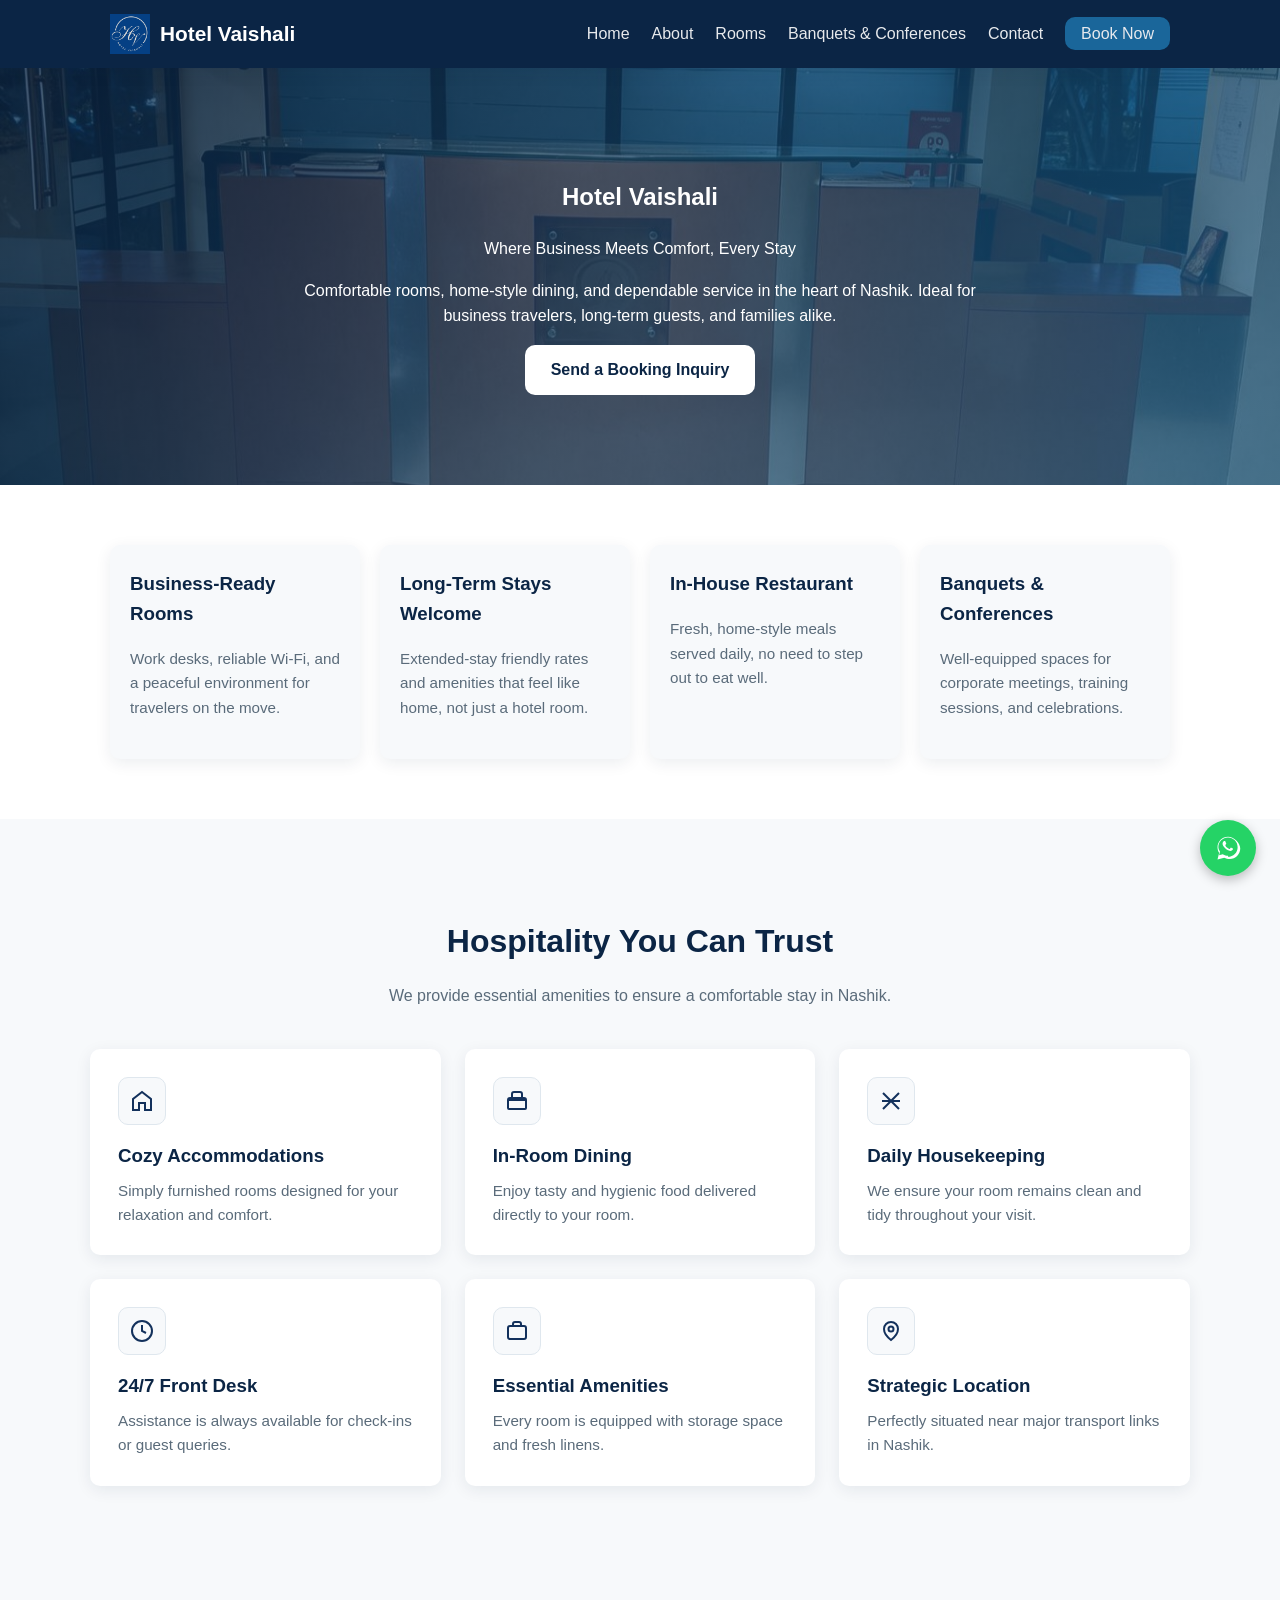
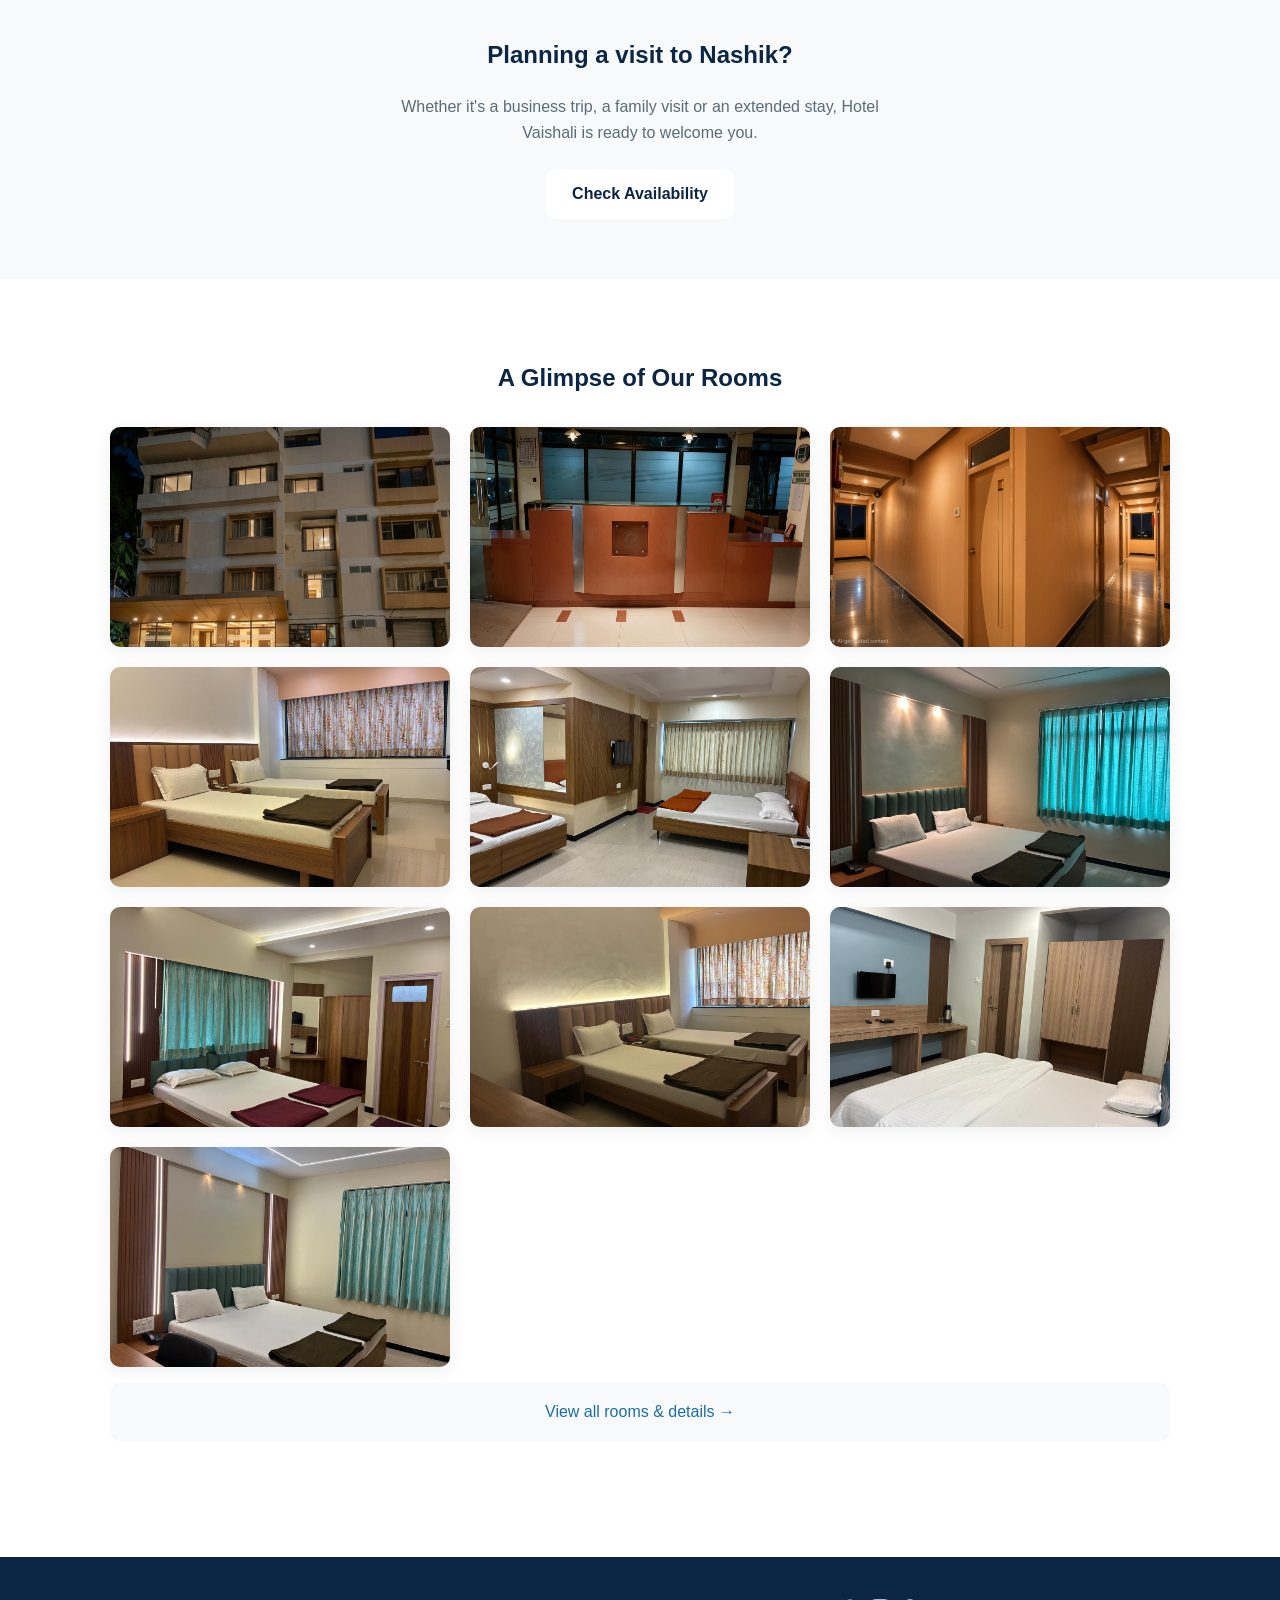
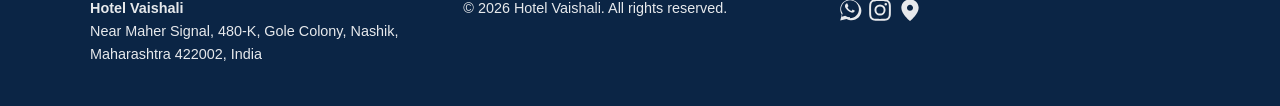
==== index.html @ 9bff2eb4 "deploy: 921ac25a1a1f49248a55223b25289ed369bc5788" ====
<!DOCTYPE html>
<html lang="en">
<head>
<meta charset="utf-8">
<meta name="viewport" content="width=device-width, initial-scale=1">
<title>Hotel Vaishali - Where Business Meets Comfort, Every Stay</title>
<link rel="stylesheet" href="./theme/css/style.css">
</head>
<body>

<header class="site-header">
  <div class="header-inner">
    <a class="logo" href="./index.html">
      <img src="./images/logo.png" alt="Hotel Vaishali logo" onerror="this.style.display='none'">
      <span>Hotel Vaishali</span>
    </a>
    <nav class="main-nav">
      <button class="nav-toggle" aria-label="Toggle navigation">&#9776;</button>
      <ul>
        <li><a href="./index.html">Home</a></li>
        <li><a href="./about.html">About</a></li>
        <li><a href="./rooms.html">Rooms</a></li>
        <li><a href="./banquets.html">Banquets &amp; Conferences</a></li>
        <li><a href="./contact.html">Contact</a></li>
        <li><a class="nav-cta" href="./booking.html">Book Now</a></li>
      </ul>
    </nav>
  </div>
</header>

<main>

<section class="hero">
  <div class="hero-slideshow">
    <div class="hero-slide active" style="background-image: url('./images/hero-1.jpg');"></div>
    <div class="hero-slide" style="background-image: url('./images/hero-2.jpg');"></div>
    <div class="hero-slide" style="background-image: url('./images/hero-3.png');"></div>
    <div class="hero-slide" style="background-image: url('./images/hero-4.png');"></div>
    <div class="hero-slide" style="background-image: url('./images/hero-5.png');"></div>
  </div>
  <div class="hero-overlay"></div>
  <div class="hero-inner">
    <h1>Hotel Vaishali</h1>
    <p class="subtitle">Where Business Meets Comfort, Every Stay</p>
    <p class="hero-desc">Comfortable rooms, home-style dining, and dependable service in the heart of Nashik. Ideal for business travelers, long-term guests, and families alike.</p>
    <a class="btn btn-primary" href="./booking.html">Send a Booking Inquiry</a>
  </div>
</section>

<section class="highlights">
  <div class="highlight-card">
    <h3>Business-Ready Rooms</h3>
    <p>Work desks, reliable Wi-Fi, and a peaceful environment for travelers on the move.</p>
  </div>
  <div class="highlight-card">
    <h3>Long-Term Stays Welcome</h3>
    <p>Extended-stay friendly rates and amenities that feel like home, not just a hotel room.</p>
  </div>
  <div class="highlight-card">
    <h3>In-House Restaurant</h3>
    <p>Fresh, home-style meals served daily, no need to step out to eat well.</p>
  </div>
  <div class="highlight-card">
    <h3>Banquets &amp; Conferences</h3>
    <p>Well-equipped spaces for corporate meetings, training sessions, and celebrations.</p>
  </div>
</section>

<section class="trust-section">
  <h2>Hospitality You Can Trust</h2>
  <p class="trust-subtitle">We provide essential amenities to ensure a comfortable stay in Nashik.</p>
  <div class="trust-grid">

<div class="trust-card">
  <div class="trust-icon">
    <svg viewBox="0 0 24 24" width="24" height="24" fill="none" stroke="#13315c" stroke-width="2">
      <path d="M3 21V10l9-7 9 7v11h-6v-7H9v7H3z"/>
    </svg>
  </div>
  <h3>Cozy Accommodations</h3>
  <p>Simply furnished rooms designed for your relaxation and comfort.</p>
</div>

<div class="trust-card">
  <div class="trust-icon">
    <svg viewBox="0 0 24 24" width="24" height="24" fill="none" stroke="#13315c" stroke-width="2">
      <path d="M3 11h18M3 11a2 2 0 0 1 2-2h14a2 2 0 0 1 2 2M3 11v8a1 1 0 0 0 1 1h16a1 1 0 0 0 1-1v-8M7 9V5a2 2 0 0 1 2-2h6a2 2 0 0 1 2 2v4"/>
    </svg>
  </div>
  <h3>In-Room Dining</h3>
  <p>Enjoy tasty and hygienic food delivered directly to your room.</p>
</div>

<div class="trust-card">
  <div class="trust-icon">
    <svg viewBox="0 0 24 24" width="24" height="24" fill="none" stroke="#13315c" stroke-width="2">
      <path d="M4 4l16 16M20 4L4 20M3 12h18"/>
    </svg>
  </div>
  <h3>Daily Housekeeping</h3>
  <p>We ensure your room remains clean and tidy throughout your visit.</p>
</div>

<div class="trust-card">
  <div class="trust-icon">
    <svg viewBox="0 0 24 24" width="24" height="24" fill="none" stroke="#13315c" stroke-width="2">
      <circle cx="12" cy="12" r="10"/>
      <path d="M12 6v6l4 2"/>
    </svg>
  </div>
  <h3>24/7 Front Desk</h3>
  <p>Assistance is always available for check-ins or guest queries.</p>
</div>

<div class="trust-card">
  <div class="trust-icon">
    <svg viewBox="0 0 24 24" width="24" height="24" fill="none" stroke="#13315c" stroke-width="2">
      <rect x="3" y="7" width="18" height="13" rx="2"/>
      <path d="M8 7V5a2 2 0 0 1 2-2h4a2 2 0 0 1 2 2v2"/>
    </svg>
  </div>
  <h3>Essential Amenities</h3>
  <p>Every room is equipped with storage space and fresh linens.</p>
</div>

<div class="trust-card">
  <div class="trust-icon">
    <svg viewBox="0 0 24 24" width="24" height="24" fill="none" stroke="#13315c" stroke-width="2">
      <path d="M12 21s-7-5.5-7-11a7 7 0 0 1 14 0c0 5.5-7 11-7 11z"/>
      <circle cx="12" cy="10" r="2.5"/>
    </svg>
  </div>
  <h3>Strategic Location</h3>
  <p>Perfectly situated near major transport links in Nashik.</p>
</div>

  </div>
</section>

<section class="cta-strip">
  <h2>Planning a visit to Nashik?</h2>
  <p>Whether it's a business trip, a family visit or an extended stay, Hotel Vaishali is ready to welcome you.</p>
  <a class="btn btn-primary" href="./booking.html">Check Availability</a>
</section>

<section class="home-gallery">
  <h2>A Glimpse of Our Rooms</h2>
  <div class="gallery-grid">
    <img src="./images/hero-5.png" alt="Parking">
    <img src="./images/hero-1.jpg" alt="Reception">
    <img src="./images/hero-2.jpg" alt="Lobby">
    <img src="./images/room-deluxe.png" alt="Deluxe Room">
    <img src="./images/room-family.png" alt="Family Suite">
    <img src="./images/Room-delux1.jpg" alt="Deluxe Room 1">
    <img src="./images/Room-delux2.jpg" alt="Deluxe Room 2">
    <img src="./images/Room-delux3.jpg" alt="Deluxe Room 3">
    <img src="./images/room-standard-1.png" alt="Standard Room 1">
    <img src="./images/room-standard-2.png" alt="Standard Room 2">
  </div>
  <p class="cta-line"><a href="./rooms.html">View all rooms &amp; details &rarr;</a></p>
</section>

</main>

<footer class="site-footer">
  <div class="footer-inner">
    <div>
      <strong>Hotel Vaishali</strong><br>
      Near Maher Signal, 480-K, Gole Colony, Nashik, Maharashtra 422002, India
    </div>
          <div>
        &copy; <span id="year"></span> Hotel Vaishali. All rights reserved.
      </div>

      <div class="footer-social">
        <a href="https://wa.me/919665333115" target="_blank" rel="noopener" aria-label="Chat on WhatsApp">
          <svg viewBox="0 0 32 32" width="26" height="26" fill="#ffffff">
            <path d="M16 3C9.4 3 4 8.4 4 15c0 2.4.7 4.6 1.9 6.5L4 29l7.7-2c1.9 1 4.1 1.6 6.3 1.6 6.6 0 12-5.4 12-12S22.6 3 16 3zm0 21.8c-2 0-3.9-.5-5.5-1.5l-.4-.2-4.3 1.1 1.1-4.2-.3-.4C5.6 18 5 16.5 5 15c0-6.1 4.9-11 11-11s11 4.9 11 11-4.9 11-11 11zm6-8.2c-.3-.2-1.9-.9-2.2-1-.3-.1-.5-.2-.7.2-.2.3-.8 1-1 1.2-.2.2-.4.2-.7.1-.3-.2-1.4-.5-2.6-1.6-1-1-1.6-2.1-1.8-2.5-.2-.3 0-.5.1-.7.1-.1.6-.7.8-.9.2-.2.2-.4.1-.6-.1-.2-.7-1.7-1-2.3-.2-.5-.5-.4-.7-.4h-.6c-.2 0-.5.1-.8.4-.3.3-1.1 1.1-1.1 2.6 0 1.5 1.1 3 1.3 3.2.2.2 2 3.1 4.9 4.2 2.9 1.1 2.9.8 3.4.7.5-.1 1.9-.8 2.1-1.5.3-.7.3-1.4.2-1.5-.1-.1-.3-.2-.6-.4z"/>
          </svg>
        </a>

        <a href="https://instagram.com/hotelvaishali1985" target="_blank" rel="noopener" aria-label="Follow us on Instagram">
          <svg viewBox="0 0 24 24" width="26" height="26" fill="#ffffff">
            <path d="M12 2c-2.7 0-3.06.01-4.12.06-1.06.05-1.79.22-2.43.47-.66.26-1.22.6-1.77 1.15S2.79 4.75 2.53 5.41c-.25.64-.42 1.37-.47 2.43C2.01 8.9 2 9.26 2 12s.01 3.1.06 4.16c.05 1.06.22 1.79.47 2.43.26.66.6 1.22 1.15 1.77s1.11.89 1.77 1.15c.64.25 1.37.42 2.43.47C8.9 21.99 9.26 22 12 22s3.1-.01 4.16-.06c1.06-.05 1.79-.22 2.43-.47.66-.26 1.22-.6 1.77-1.15s.89-1.11 1.15-1.77c.25-.64.42-1.37.47-2.43.05-1.06.06-1.42.06-4.16s-.01-3.1-.06-4.16c-.05-1.06-.22-1.79-.47-2.43-.26-.66-.6-1.22-1.15-1.77s-1.11-.89-1.77-1.15c-.64-.25-1.37-.42-2.43-.47C15.1 2.01 14.74 2 12 2zm0 1.8c2.67 0 2.99.01 4.04.06.98.04 1.51.21 1.86.35.47.18.8.4 1.15.75.35.35.57.68.75 1.15.14.35.31.88.35 1.86.05 1.05.06 1.37.06 4.04s-.01 2.99-.06 4.04c-.04.98-.21 1.51-.35 1.86-.18.47-.4.8-.75 1.15-.35.35-.68.57-1.15.75-.35.14-.88.31-1.86.35-1.05.05-1.37.06-4.04.06s-2.99-.01-4.04-.06c-.98-.04-1.51-.21-1.86-.35-.47-.18-.8-.4-1.15-.75-.35-.35-.57-.68-.75-1.15-.14-.35-.31-.88-.35-1.86-.05-1.05-.06-1.37-.06-4.04s.01-2.99.06-4.04c.04-.98.21-1.51.35-1.86.18-.47.4-.8.75-1.15.35-.35.68-.57 1.15-.75.35-.14.88-.31 1.86-.35 1.05-.05 1.37-.06 4.04-.06zm0 3.06a5.14 5.14 0 1 0 0 10.28 5.14 5.14 0 0 0 0-10.28zm0 8.48a3.34 3.34 0 1 1 0-6.68 3.34 3.34 0 0 1 0 6.68zm6.54-8.68a1.2 1.2 0 1 1-2.4 0 1.2 1.2 0 0 1 2.4 0z"/>
          </svg>
        </a>

        <a href="https://maps.app.goo.gl/y4ybhqicqDBMojuC7" target="_blank" rel="noopener" aria-label="Find us on Google Maps">
  <svg viewBox="0 0 24 24" width="26" height="26" fill="#ffffff">
    <path d="M12 2C7.6 2 4 5.6 4 10c0 5.4 7 11.5 7.3 11.7.2.2.4.3.7.3s.5-.1.7-.3C13 21.5 20 15.4 20 10c0-4.4-3.6-8-8-8zm0 10.8c-1.5 0-2.8-1.3-2.8-2.8S10.5 7.2 12 7.2s2.8 1.3 2.8 2.8-1.3 2.8-2.8 2.8z"/>
  </svg>
        </a>
      </div>
        </a>
      </div>
    </div>
</footer>
  </div>
</footer>

<a href="https://wa.me/919665333115" class="whatsapp-float" target="_blank" rel="noopener" aria-label="Chat on WhatsApp">
  <svg viewBox="0 0 32 32" width="28" height="28" fill="#ffffff">
    <path d="M16 3C9.4 3 4 8.4 4 15c0 2.4.7 4.6 1.9 6.5L4 29l7.7-2c1.9 1 4.1 1.6 6.3 1.6 6.6 0 12-5.4 12-12S22.6 3 16 3zm0 21.8c-2 0-3.9-.5-5.5-1.5l-.4-.2-4.3 1.1 1.1-4.2-.3-.4C5.6 18 5 16.5 5 15c0-6.1 4.9-11 11-11s11 4.9 11 11-4.9 11-11 11zm6-8.2c-.3-.2-1.9-.9-2.2-1-.3-.1-.5-.2-.7.2-.2.3-.8 1-1 1.2-.2.2-.4.2-.7.1-.3-.2-1.4-.5-2.6-1.6-1-1-1.6-2.1-1.8-2.5-.2-.3 0-.5.1-.7.1-.1.6-.7.8-.9.2-.2.2-.4.1-.6-.1-.2-.7-1.7-1-2.3-.2-.5-.5-.4-.7-.4h-.6c-.2 0-.5.1-.8.4-.3.3-1.1 1.1-1.1 2.6 0 1.5 1.1 3 1.3 3.2.2.2 2 3.1 4.9 4.2 2.9 1.1 2.9.8 3.4.7.5-.1 1.9-.8 2.1-1.5.3-.7.3-1.4.2-1.5-.1-.1-.3-.2-.6-.4z"/>
  </svg>
</a>

<script src="./theme/js/main.js"></script>
</body>
</html>
---- theme/css/style.css ----
/* Hotel Vaishali - Modern + Luxury + Cozy theme
   Palette: White + Sea Blue / Dark Blue */

:root {
  --white: #ffffff;
  --off-white: #f7f9fb;
  --sea-blue: #1c6ea4;
  --dark-blue: #0b2545;
  --dark-blue-2: #13315c;
  --accent: #2e86ab;
  --text-dark: #1a1a1a;
  --text-muted: #5a6b7a;
  --radius: 10px;
  --shadow: 0 4px 16px rgba(11, 37, 69, 0.08);
}

* { box-sizing: border-box; }
body { margin: 0; font-family: 'Segoe UI', Helvetica, Arial, sans-serif; color: var(--text-dark); background: var(--white); line-height: 1.6; }
img { max-width: 100%; display: block; }
a { color: var(--sea-blue); text-decoration: none; }
a:hover { text-decoration: underline; }

.site-header { background: var(--dark-blue); color: var(--white); position: sticky; top: 0; z-index: 100; box-shadow: var(--shadow); }
.header-inner { max-width: 1100px; margin: 0 auto; display: flex; align-items: center; justify-content: space-between; padding: 14px 20px; }
.logo { display: flex; align-items: center; gap: 10px; color: var(--white); font-size: 1.3rem; font-weight: 700; }
.logo img { height: 40px; width: auto; }
.main-nav ul { display: flex; align-items: center; gap: 22px; list-style: none; margin: 0; padding: 0; }
.main-nav a { color: var(--white); font-weight: 500; opacity: 0.9; }
.main-nav a:hover { opacity: 1; text-decoration: none; border-bottom: 2px solid var(--sea-blue); }
.nav-cta { background: var(--sea-blue); padding: 8px 16px; border-radius: var(--radius); }
.nav-cta:hover { background: var(--accent); border-bottom: none !important; }
.nav-toggle { display: none; background: none; border: none; color: var(--white); font-size: 1.5rem; cursor: pointer; }

.hero {
  position: relative;
  padding: 90px 20px;
  text-align: center;
  overflow: hidden;
  color: var(--white);
}
.hero-slideshow {
  position: absolute;
  inset: 0;
  z-index: 0;
}
.hero-slide {
  position: absolute;
  inset: 0;
  background-size: cover;
  background-position: center;
  opacity: 0;
  transition: opacity 1.5s ease-in-out;
}
.hero-slide.active {
  opacity: 1;
}
.hero-overlay {
  position: absolute;
  inset: 0;
  background: linear-gradient(135deg, rgba(11,37,69,0.75) 0%, rgba(28,110,164,0.65) 100%);
  z-index: 1;
}
.hero-inner {
  position: relative;
  z-index: 2;
  max-width: 700px;
  margin: 0 auto;
}

.btn { display: inline-block; padding: 12px 26px; border-radius: var(--radius); font-weight: 600; text-decoration: none; }
.btn-primary { background: var(--white); color: var(--dark-blue); }
.btn-primary:hover { background: var(--off-white); text-decoration: none; }

.highlights { max-width: 1100px; margin: 0 auto; padding: 60px 20px; display: grid; grid-template-columns: repeat(4, 1fr); gap: 20px; }
.highlight-card { background: var(--off-white); border-radius: var(--radius); padding: 24px 20px; box-shadow: var(--shadow); }
.highlight-card h3 { color: var(--dark-blue); margin-top: 0; }
.highlight-card p { color: var(--text-muted); font-size: 0.95rem; }

.cta-strip { background: var(--off-white); text-align: center; padding: 60px 20px; }
.cta-strip h2 { color: var(--dark-blue); }
.cta-strip p { color: var(--text-muted); max-width: 500px; margin: 10px auto 24px; }

.page-wrapper { max-width: 900px; margin: 0 auto; padding: 50px 20px; }
.page-content h2 { color: var(--dark-blue); border-bottom: 3px solid var(--sea-blue); padding-bottom: 8px; display: inline-block; }
.page-content h3 { color: var(--dark-blue-2); }
.cta-line { background: var(--off-white); padding: 16px; border-radius: var(--radius); }

.room-grid { display: grid; grid-template-columns: repeat(auto-fit, minmax(260px, 1fr)); gap: 24px; margin: 30px 0; }
.room-card { background: var(--off-white); border-radius: var(--radius); overflow: hidden; box-shadow: var(--shadow); }
.room-card img { height: 180px; object-fit: cover; width: 100%; background: #dfe7ee; }
.room-card h3, .room-card p, .room-card ul { padding-left: 18px; padding-right: 18px; }
.room-card h3 { color: var(--dark-blue); margin-top: 14px; }

.booking-form { display: flex; flex-direction: column; gap: 6px; max-width: 500px; }
.booking-form label { font-weight: 600; margin-top: 10px; color: var(--dark-blue-2); }
.booking-form input, .booking-form select, .booking-form textarea { padding: 10px; border: 1px solid #cdd7e1; border-radius: 6px; font-size: 1rem; }
.booking-form button { margin-top: 20px; background: var(--sea-blue); color: var(--white); border: none; padding: 12px 20px; border-radius: var(--radius); font-weight: 600; cursor: pointer; width: fit-content; }
.booking-form button:hover { background: var(--accent); }
.note { font-size: 0.85rem; color: var(--text-muted); }

.map-placeholder { background: var(--off-white); border: 2px dashed #cdd7e1; border-radius: var(--radius); padding: 60px 20px; text-align: center; color: var(--text-muted); }

.site-footer { background: var(--dark-blue); color: var(--white); padding: 40px 20px; margin-top: 40px; }
.footer-inner { max-width: 1100px; margin: 0 auto; display: grid; grid-template-columns: repeat(3, 1fr); gap: 20px; font-size: 0.9rem; opacity: 0.9; }

@media (max-width: 768px) {
  .main-nav ul { display: none; position: absolute; top: 60px; left: 0; right: 0; background: var(--dark-blue); flex-direction: column; padding: 10px 20px; }
  .main-nav ul.open { display: flex; }
  .nav-toggle { display: block; }
  .highlights { grid-template-columns: 1fr; }
  .footer-inner { grid-template-columns: 1fr; text-align: center; }
}

.whatsapp-float {
  position: fixed;
  bottom: 24px;
  right: 24px;
  width: 56px;
  height: 56px;
  background: #25D366;
  border-radius: 50%;
  display: flex;
  align-items: center;
  justify-content: center;
  box-shadow: 0 4px 12px rgba(0,0,0,0.25);
  z-index: 200;
  transition: transform 0.2s ease;
}
.whatsapp-float:hover {
  transform: scale(1.08);
}

.home-gallery {
  max-width: 1100px;
  margin: 0 auto;
  padding: 60px 20px;
  text-align: center;
}
.home-gallery h2 {
  color: var(--dark-blue);
  margin-bottom: 30px;
}
.gallery-grid {
  display: grid;
  grid-template-columns: repeat(auto-fit, minmax(260px, 1fr));
  gap: 20px;
}
.gallery-grid img {
  width: 100%;
  height: 220px;
  object-fit: cover;
  border-radius: var(--radius);
  box-shadow: var(--shadow);
  transition: transform 0.2s ease;
}
.gallery-grid img:hover {
  transform: scale(1.03);
}

.feedback-card {
  background: var(--off-white);
  border: 1px solid #dfe7ee;
  border-radius: var(--radius);
  padding: 30px;
  margin-top: 20px;
  box-shadow: var(--shadow);
}
.feedback-card p {
  color: var(--text-muted);
  margin-top: 0;
}
.feedback-form {
  display: flex;
  flex-direction: column;
  gap: 6px;
  max-width: 100%;
}
.feedback-form label {
  font-weight: 600;
  margin-top: 10px;
  color: var(--dark-blue-2);
}
.feedback-form input,
.feedback-form select,
.feedback-form textarea {
  padding: 10px;
  border: 1px solid #cdd7e1;
  border-radius: 6px;
  font-size: 1rem;
  width: 100%;
}
.feedback-form button {
  margin-top: 20px;
  background: var(--dark-blue);
  color: var(--white);
  border: none;
  padding: 12px 20px;
  border-radius: var(--radius);
  font-weight: 600;
  cursor: pointer;
  width: fit-content;
}
.feedback-form button:hover {
  background: var(--dark-blue-2);
}
.form-row {
  display: grid;
  grid-template-columns: 1fr 1fr;
  gap: 16px;
}
@media (max-width: 600px) {
  .form-row {
    grid-template-columns: 1fr;
  }
}

.trust-section {
  background: var(--off-white);
  padding: 70px 20px;
  text-align: center;
}
.trust-section h2 {
  color: var(--dark-blue);
  font-size: 2rem;
  margin-bottom: 8px;
}
.trust-subtitle {
  color: var(--text-muted);
  margin-bottom: 40px;
}
.trust-grid {
  max-width: 1100px;
  margin: 0 auto;
  display: grid;
  grid-template-columns: repeat(3, 1fr);
  gap: 24px;
  text-align: left;
}
.trust-card {
  background: var(--white);
  border-radius: var(--radius);
  padding: 28px;
  box-shadow: var(--shadow);
}
.trust-icon {
  display: inline-flex;
  align-items: center;
  justify-content: center;
  width: 48px;
  height: 48px;
  background: var(--off-white);
  border: 1px solid #dfe7ee;
  border-radius: 10px;
  margin-bottom: 16px;
}
.trust-card h3 {
  color: var(--dark-blue);
  margin: 0 0 8px;
}
.trust-card p {
  color: var(--text-muted);
  margin: 0;
  font-size: 0.95rem;
}
@media (max-width: 768px) {
  .trust-grid {
    grid-template-columns: 1fr;
  }
}

.banquet-gallery {
  display: grid;
  grid-template-columns: repeat(auto-fit, minmax(280px, 1fr));
  gap: 20px;
  margin: 24px 0;
}
.banquet-gallery img {
  width: 100%;
  height: 260px;
  object-fit: cover;
  border-radius: var(--radius);
  box-shadow: var(--shadow);
}
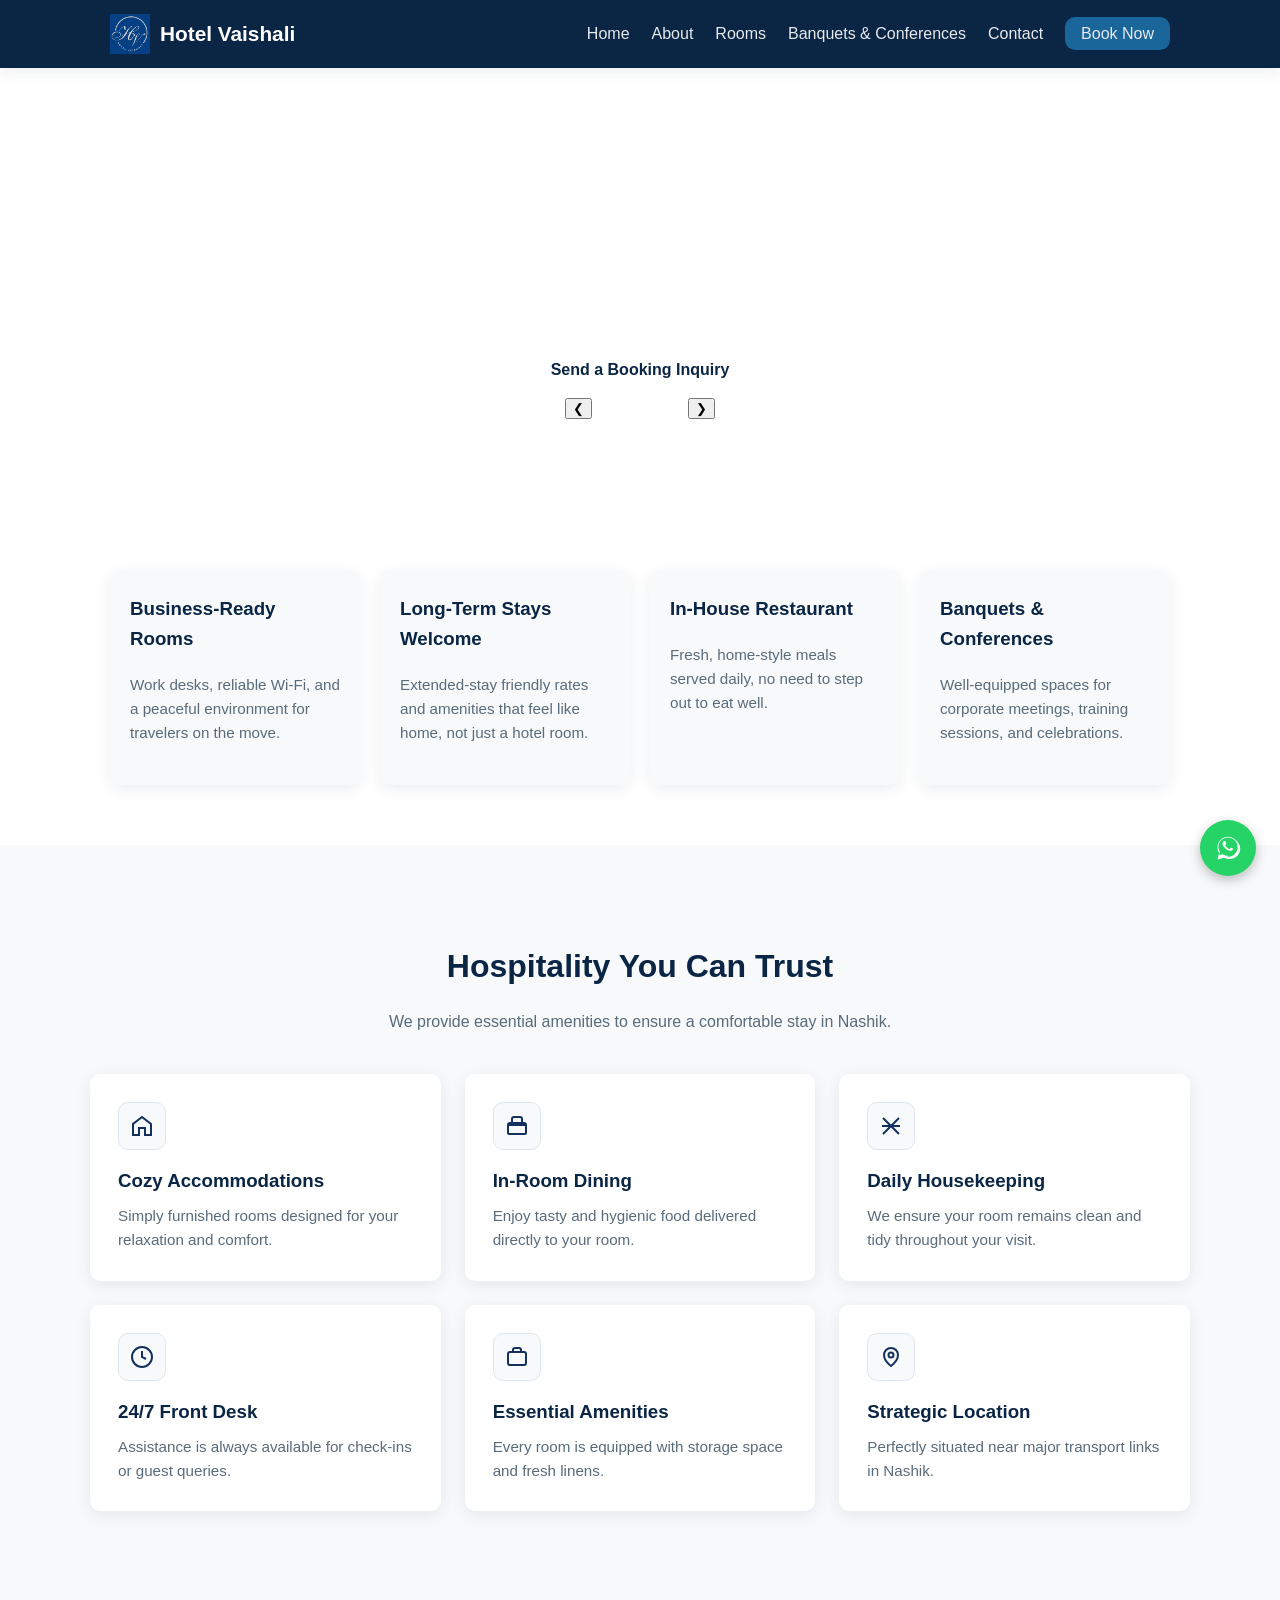
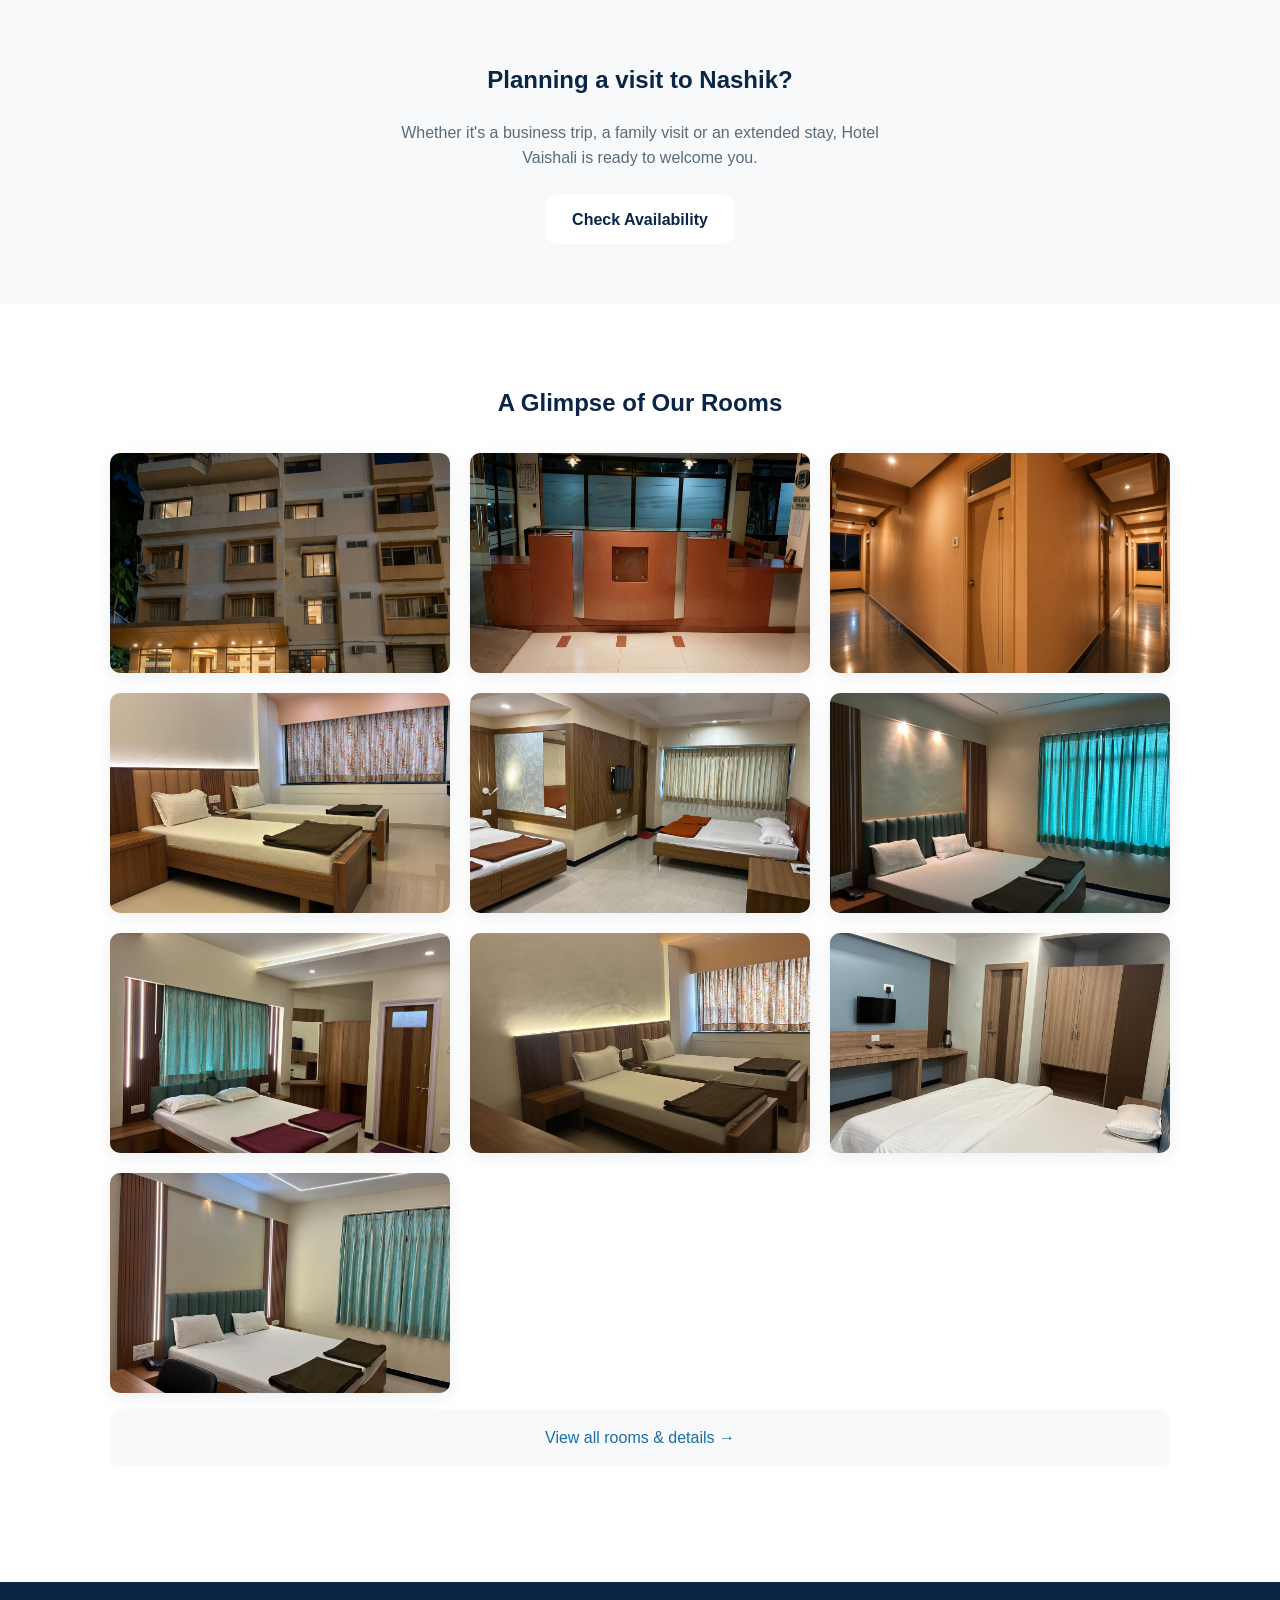
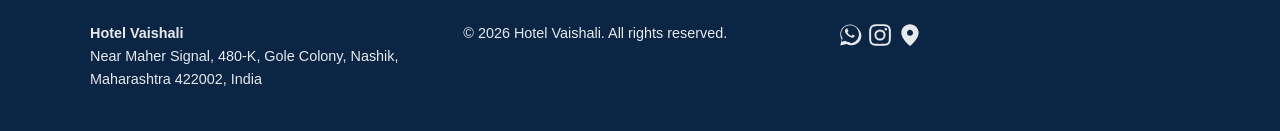
==== commit 467f72f6: "deploy: 61350b3a0c4dacfbb4c4366700a114aca21a7f37" ====
--- a/index.html
+++ b/index.html
@@ -30,21 +30,49 @@
 
 <main>
 
-<section class="hero">
-  <div class="hero-slideshow">
-    <div class="hero-slide active" style="background-image: url('./images/hero-1.jpg');"></div>
-    <div class="hero-slide" style="background-image: url('./images/hero-2.jpg');"></div>
-    <div class="hero-slide" style="background-image: url('./images/hero-3.png');"></div>
-    <div class="hero-slide" style="background-image: url('./images/hero-4.png');"></div>
-    <div class="hero-slide" style="background-image: url('./images/hero-5.png');"></div>
-  </div>
-  <div class="hero-overlay"></div>
+<section class="hero hero-carousel" aria-label="Hotel Vaishali photo gallery">
+
+  <div class="hero-track" aria-hidden="true">
+    <div class="hero-photo"
+         style="background-image: url('./images/hero-1.jpg');"></div>
+
+    <div class="hero-photo"
+         style="background-image: url('./images/hero-2.jpg');"></div>
+
+    <div class="hero-photo"
+         style="background-image: url('./images/hero-3.jpg');"></div>
+
+    <div class="hero-photo"
+         style="background-image: url('./images/hero-4.jpg');"></div>
+  </div>
+
   <div class="hero-inner">
     <h1>Hotel Vaishali</h1>
     <p class="subtitle">Where Business Meets Comfort, Every Stay</p>
-    <p class="hero-desc">Comfortable rooms, home-style dining, and dependable service in the heart of Nashik. Ideal for business travelers, long-term guests, and families alike.</p>
-    <a class="btn btn-primary" href="./booking.html">Send a Booking Inquiry</a>
-  </div>
+    <p class="hero-desc">
+      Comfortable rooms, home-style dining, and dependable service
+      in the heart of Nashik. Ideal for business travelers,
+      long-term guests, and families alike.
+    </p>
+    <a class="btn btn-primary" href="./booking.html">
+      Send a Booking Inquiry
+    </a>
+  </div>
+
+  <div class="hero-controls">
+    <button type="button" class="hero-prev" aria-label="Previous photo">
+      &#10094;
+    </button>
+
+    <span class="hero-counter" aria-live="polite" aria-atomic="true">
+      Photo 1 of 4
+    </span>
+
+    <button type="button" class="hero-next" aria-label="Next photo">
+      &#10095;
+    </button>
+  </div>
+
 </section>
 
 <section class="highlights">
--- a/theme/css/style.css
+++ b/theme/css/style.css
@@ -57,7 +57,7 @@
 .hero-overlay {
   position: absolute;
   inset: 0;
-  background: linear-gradient(135deg, rgba(11,37,69,0.75) 0%, rgba(28,110,164,0.65) 100%);
+  background: rgba(0,0,0,0.35);
   z-index: 1;
 }
 .hero-inner {
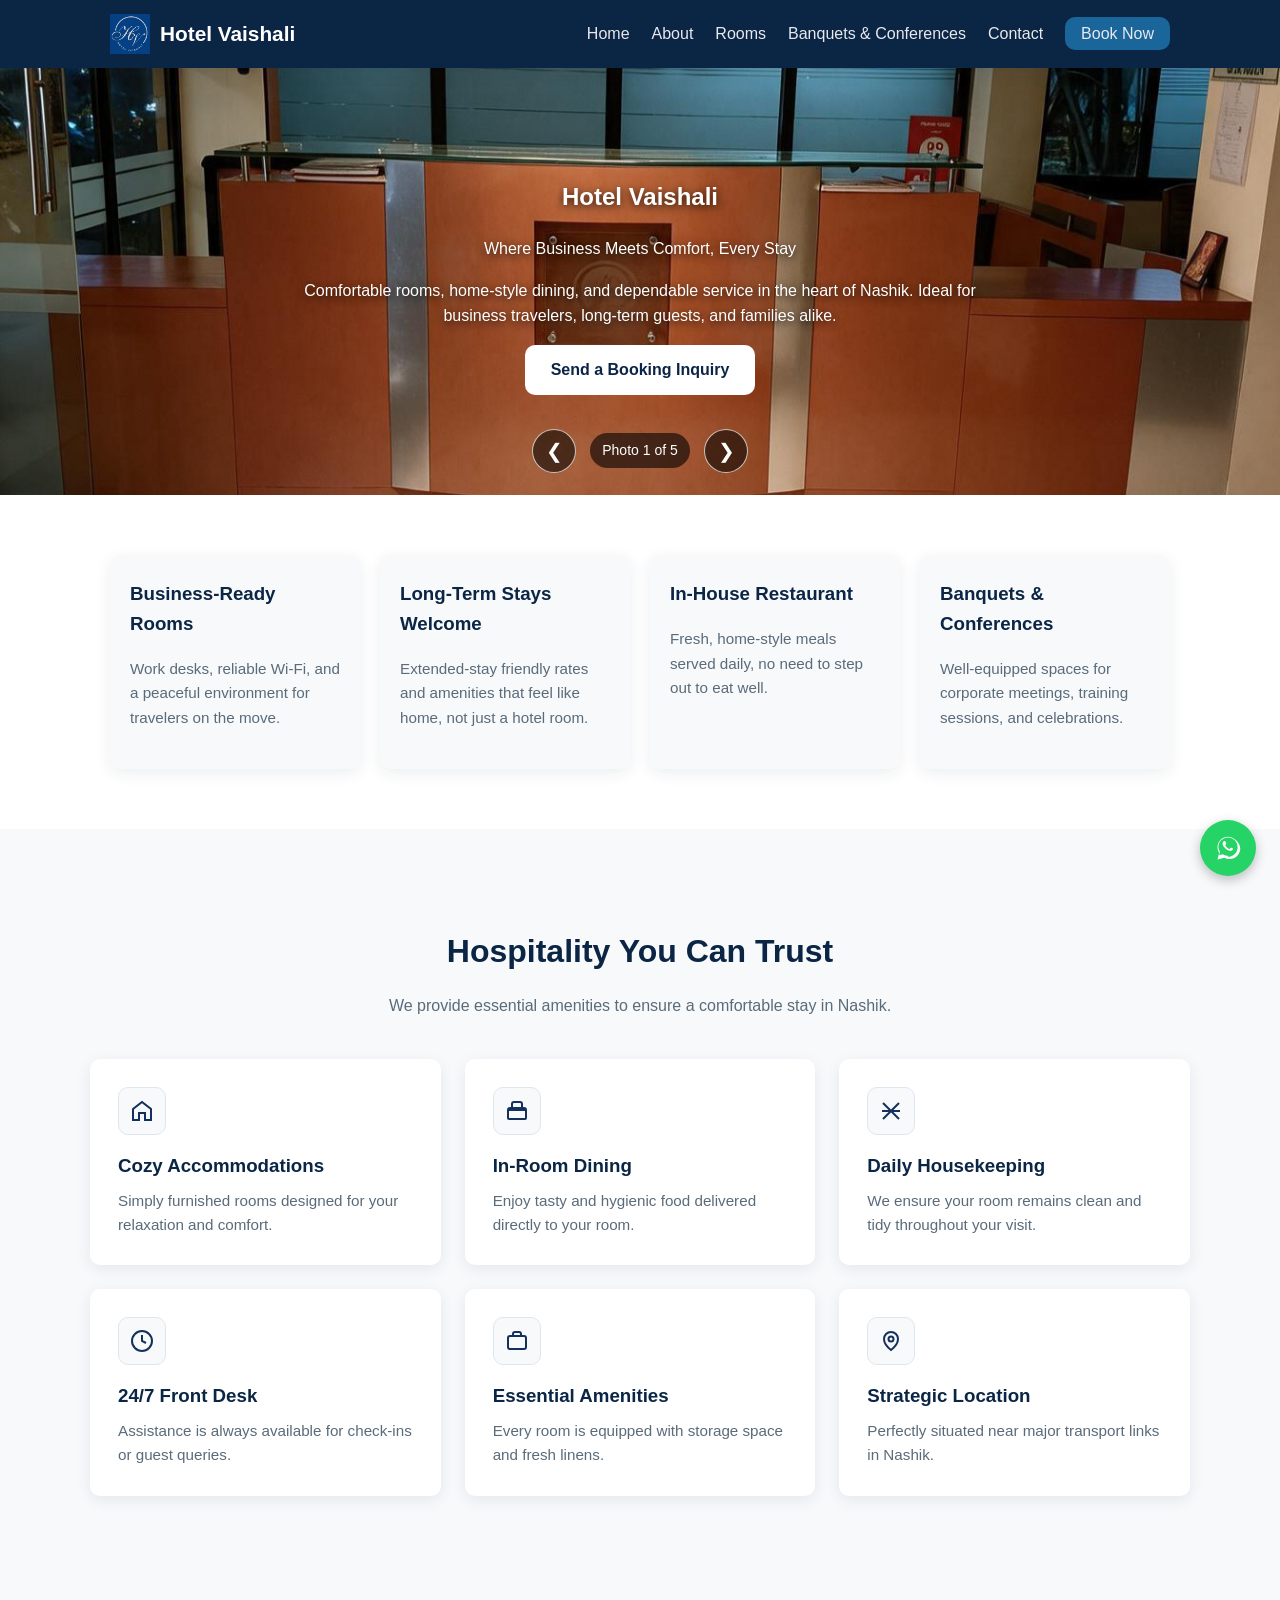
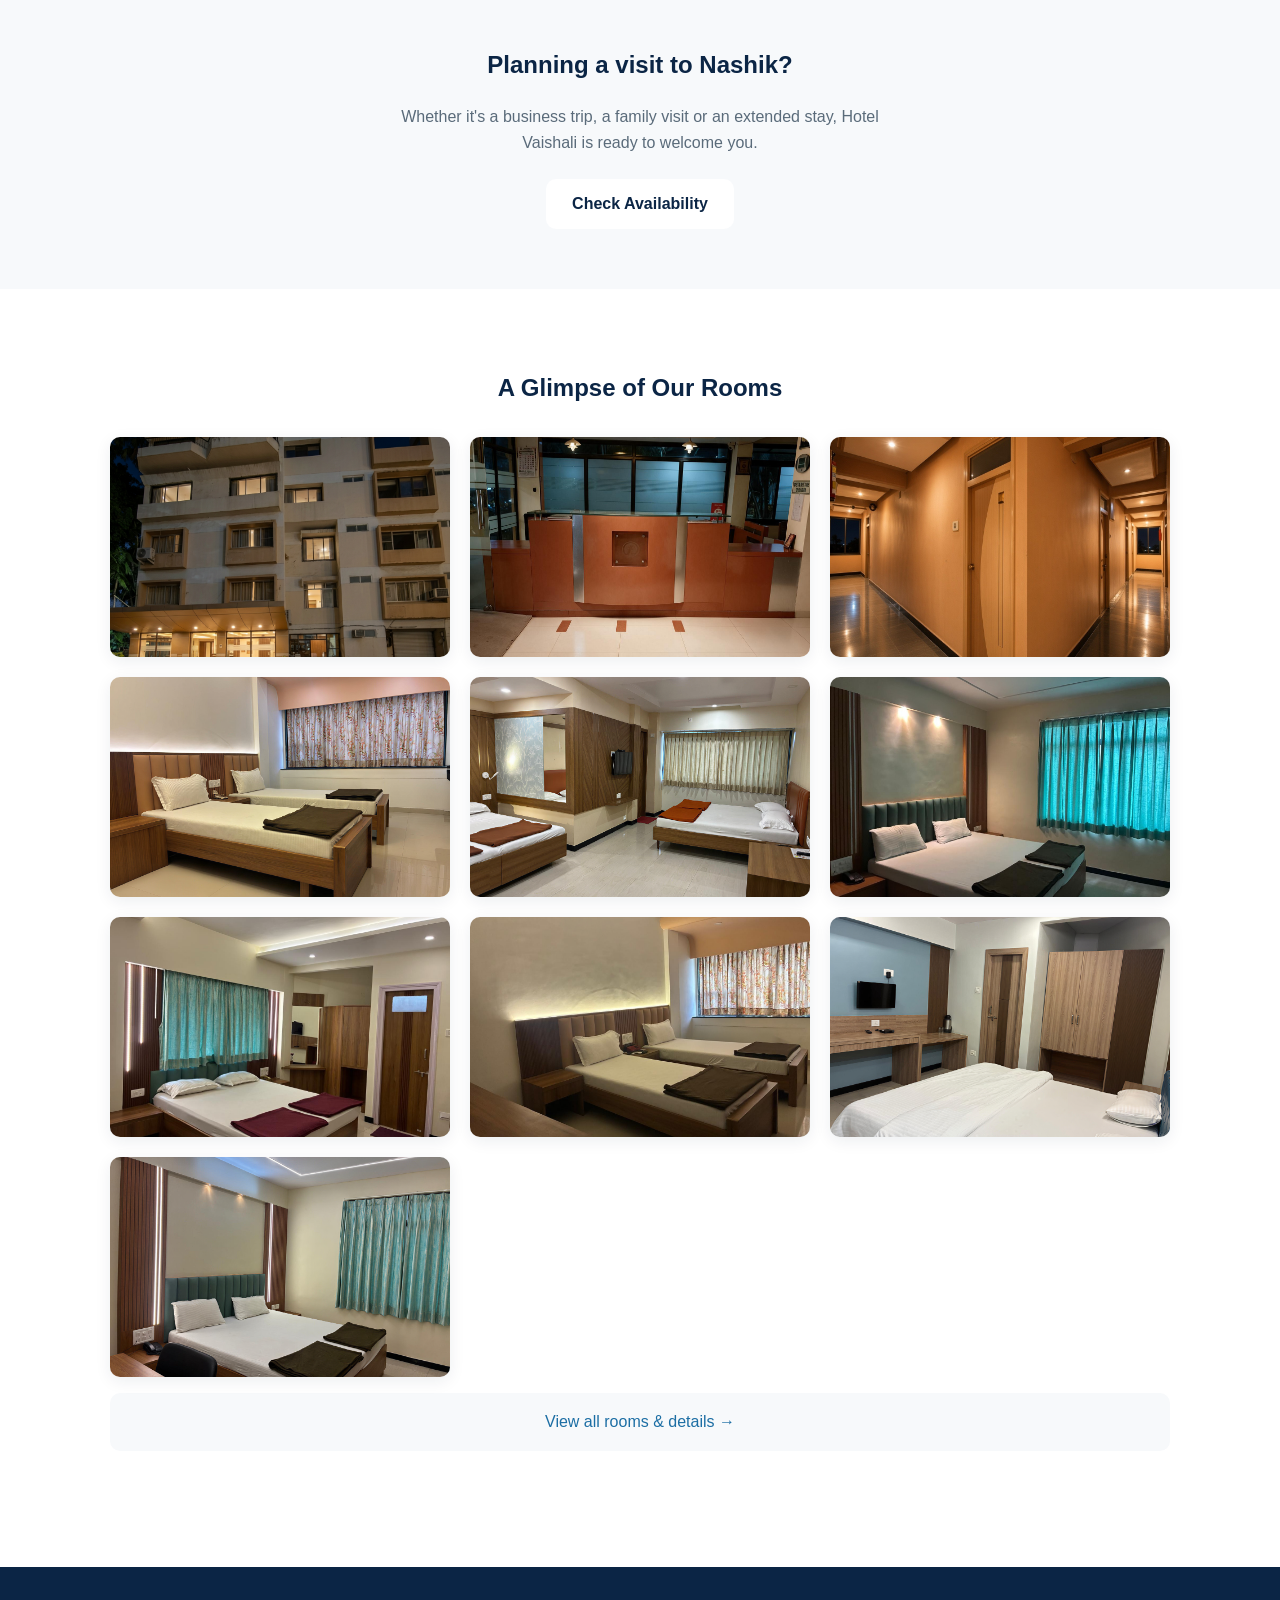
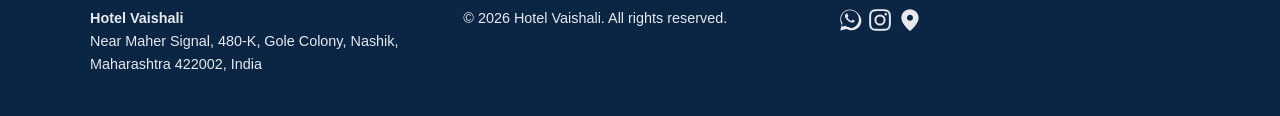
==== commit 326416f4: "deploy: ac17e720c825cde7cb6a4a359b87f6aa38fbd359" ====
--- a/index.html
+++ b/index.html
@@ -35,15 +35,14 @@
   <div class="hero-track" aria-hidden="true">
     <div class="hero-photo"
          style="background-image: url('./images/hero-1.jpg');"></div>
-
     <div class="hero-photo"
          style="background-image: url('./images/hero-2.jpg');"></div>
-
-    <div class="hero-photo"
-         style="background-image: url('./images/hero-3.jpg');"></div>
-
-    <div class="hero-photo"
-         style="background-image: url('./images/hero-4.jpg');"></div>
+    <div class="hero-photo"
+         style="background-image: url('./images/hero-3.png');"></div>
+    <div class="hero-photo"
+         style="background-image: url('./images/hero-4.png');"></div>
+    <div class="hero-photo"
+         style="background-image: url('./images/hero-5.png');"></div>
   </div>
 
   <div class="hero-inner">
--- a/theme/css/style.css
+++ b/theme/css/style.css
@@ -281,3 +281,101 @@
   border-radius: var(--radius);
   box-shadow: var(--shadow);
 }
+
+/* Manual homepage background carousel */
+.hero.hero-carousel {
+  position: relative;
+  overflow: hidden;
+  isolation: isolate;
+  background: #0b2545;
+  color: #fff;
+  text-align: center;
+  padding: 90px 24px 100px;
+}
+
+.hero-carousel .hero-track {
+  position: absolute;
+  inset: 0;
+  display: flex;
+  transition: transform 0.65s ease;
+  z-index: 0;
+}
+
+.hero-carousel .hero-photo {
+  flex: 0 0 100%;
+  min-width: 0;
+  height: 100%;
+  background-size: cover;
+  background-position: center;
+  background-repeat: no-repeat;
+}
+
+.hero-carousel .hero-inner {
+  position: relative;
+  z-index: 1;
+  max-width: 700px;
+  margin: 0 auto;
+}
+
+.hero-carousel h1,
+.hero-carousel .subtitle,
+.hero-carousel .hero-desc {
+  text-shadow: 0 2px 8px rgba(0, 0, 0, 0.8);
+}
+
+.hero-carousel .hero-controls {
+  position: absolute;
+  bottom: 22px;
+  left: 50%;
+  transform: translateX(-50%);
+  z-index: 2;
+  display: flex;
+  align-items: center;
+  gap: 14px;
+}
+
+.hero-controls button {
+  display: inline-flex;
+  align-items: center;
+  justify-content: center;
+  width: 44px;
+  height: 44px;
+  padding: 0;
+  border: 1px solid rgba(255, 255, 255, 0.7);
+  border-radius: 50%;
+  background: rgba(0, 0, 0, 0.55);
+  color: #fff;
+  font-size: 20px;
+  cursor: pointer;
+}
+
+.hero-controls button:hover {
+  background: rgba(0, 0, 0, 0.8);
+}
+
+.hero-controls button:focus-visible {
+  outline: 3px solid #fff;
+  outline-offset: 4px;
+}
+
+.hero-counter {
+  min-width: 100px;
+  padding: 6px 10px;
+  border-radius: 20px;
+  background: rgba(0, 0, 0, 0.6);
+  color: #fff;
+  font-size: 14px;
+  white-space: nowrap;
+}
+
+@media (max-width: 600px) {
+  .hero.hero-carousel {
+    padding: 65px 20px 95px;
+  }
+}
+
+@media (prefers-reduced-motion: reduce) {
+  .hero-carousel .hero-track {
+    transition: none;
+  }
+}
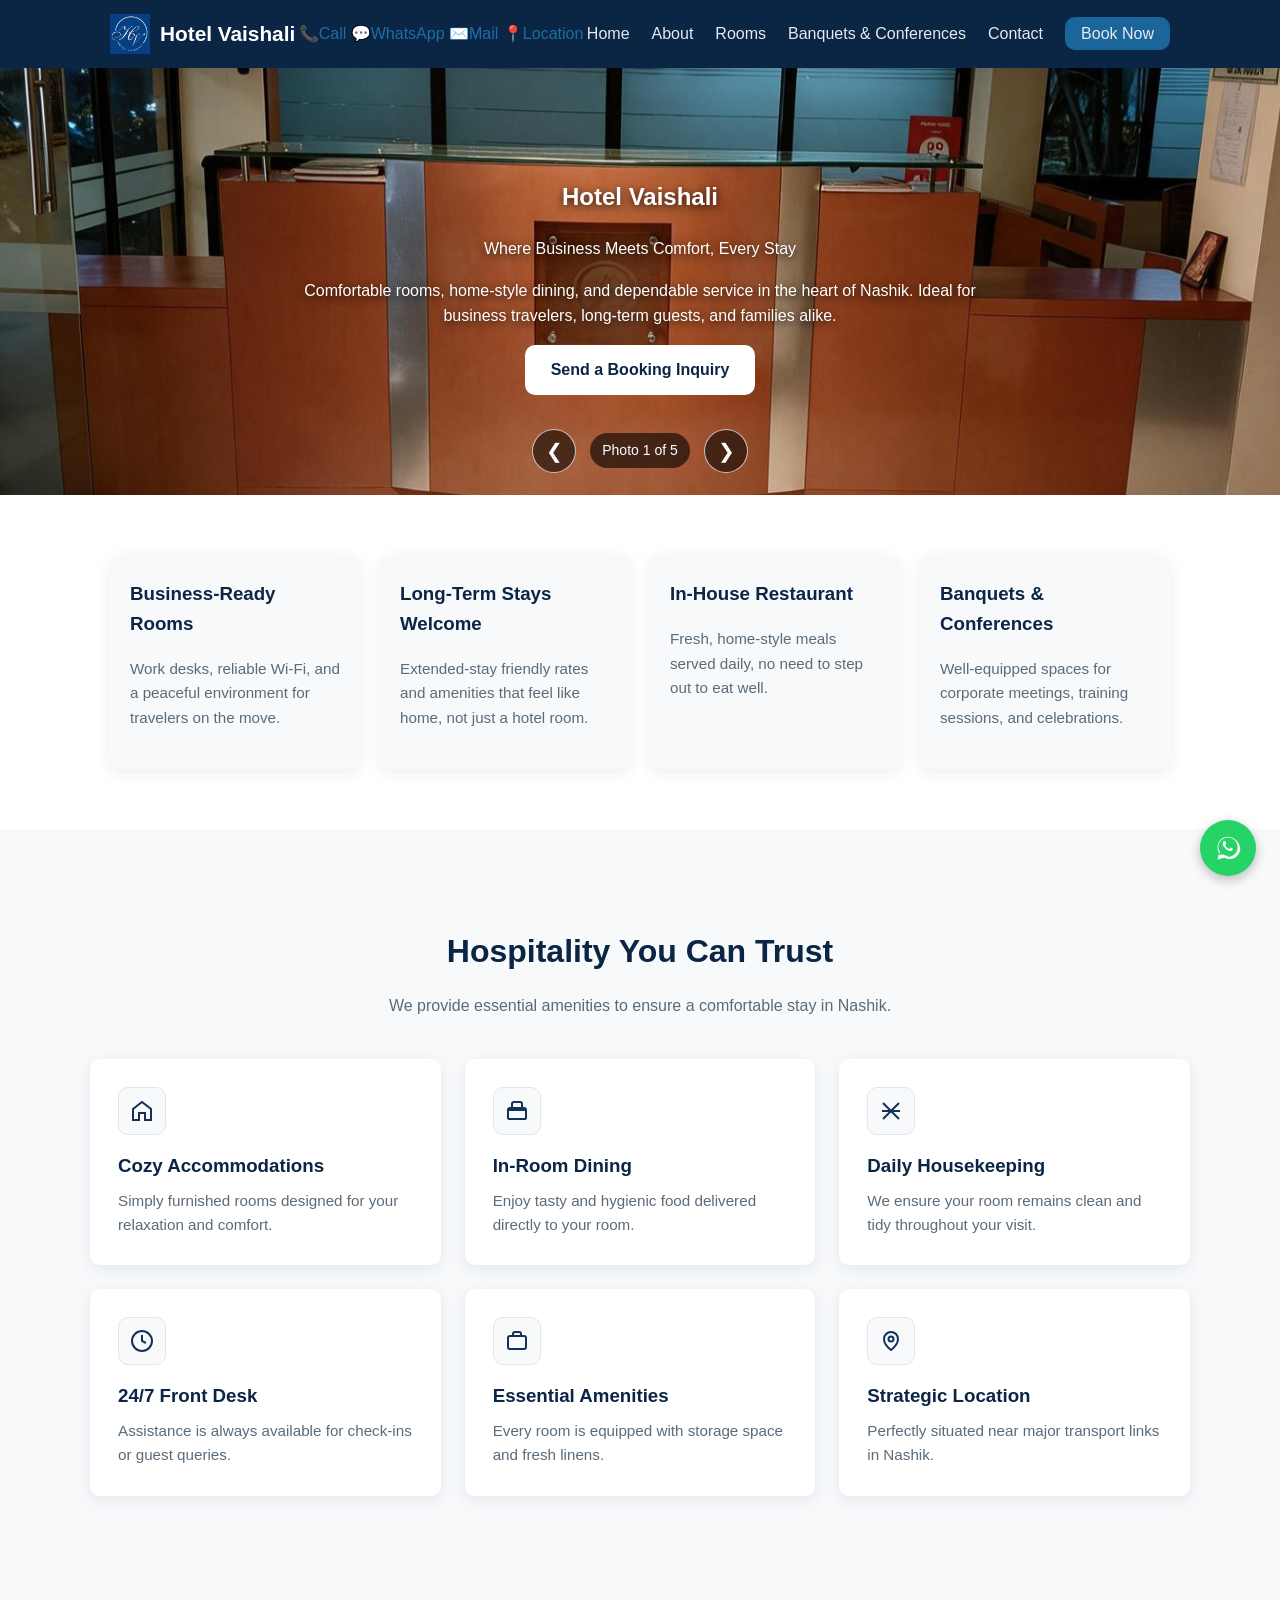
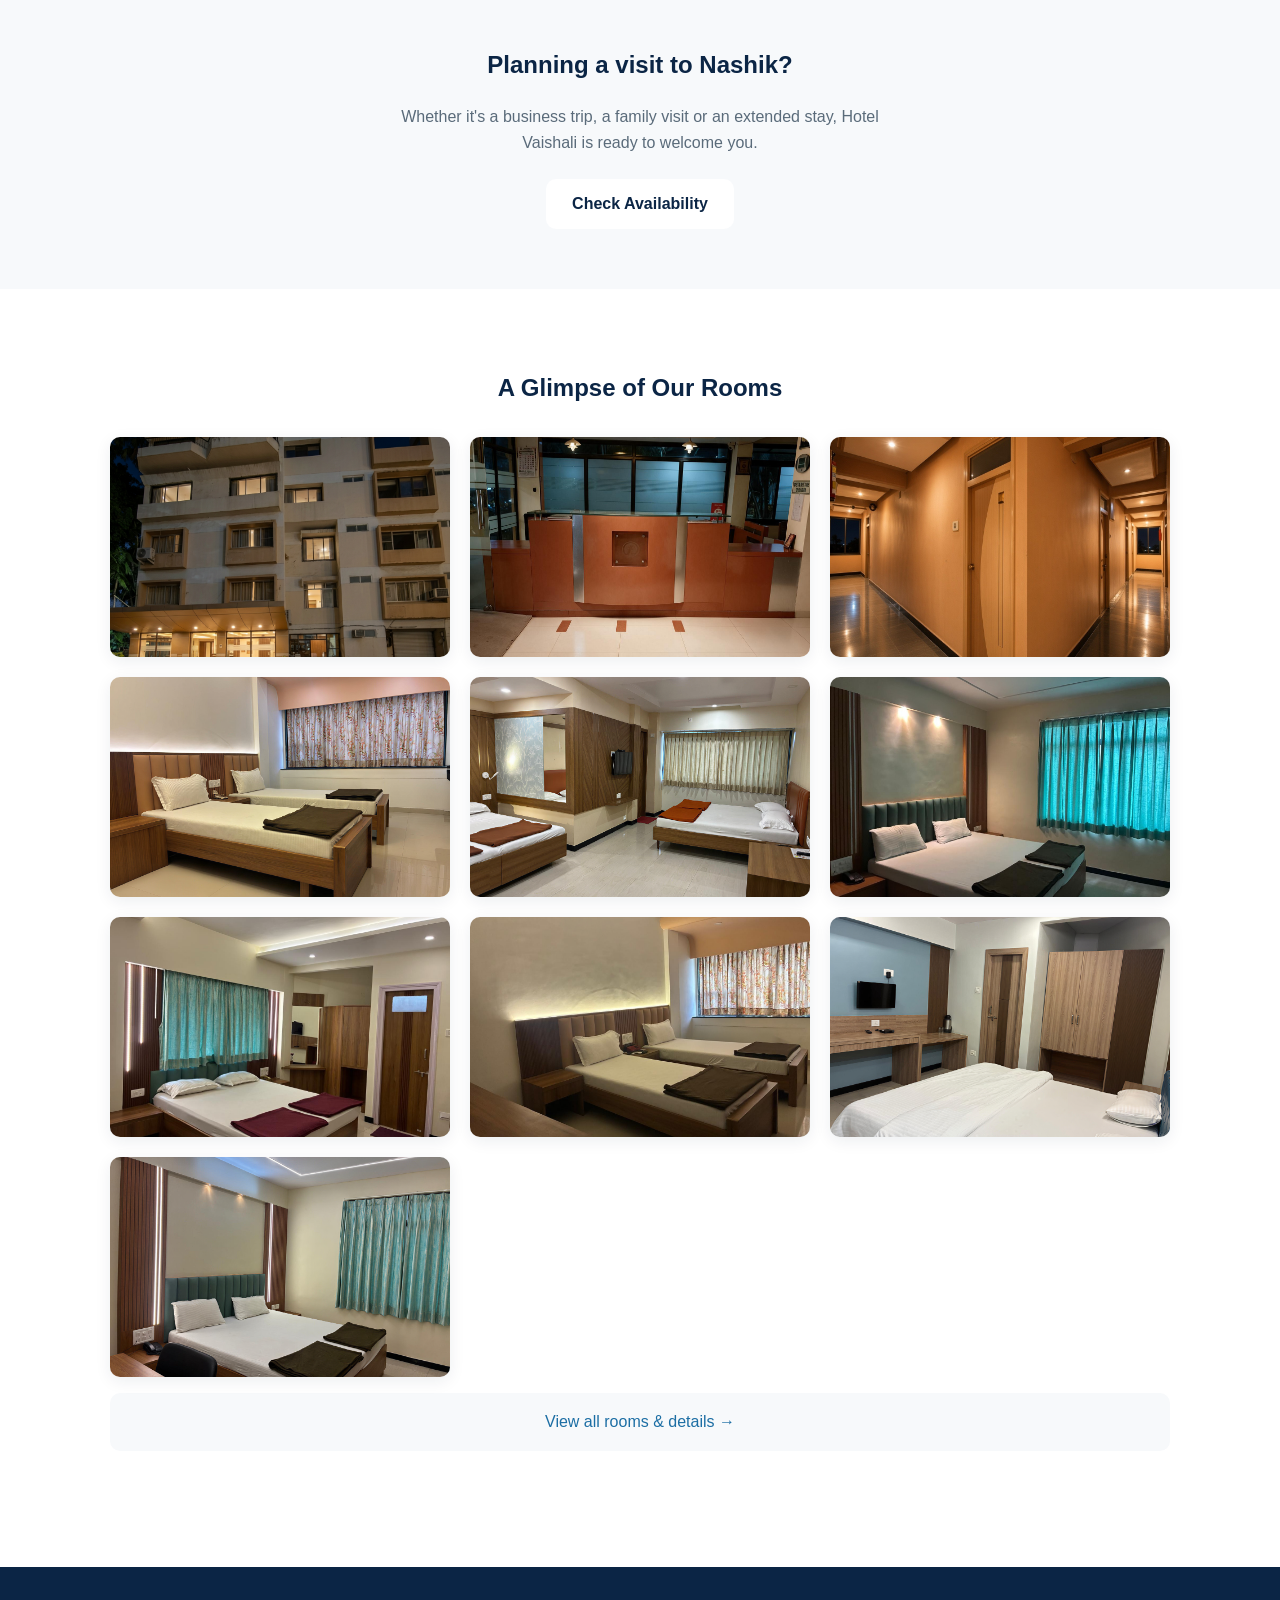
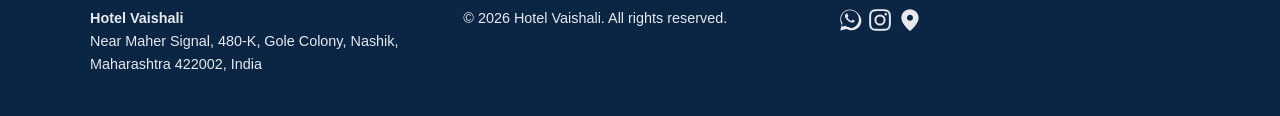
==== commit a175bb75: "deploy: 30a7d1dca548914cea3812d8735cca6694fe5dd0" ====
--- a/index.html
+++ b/index.html
@@ -14,6 +14,20 @@
       <img src="./images/logo.png" alt="Hotel Vaishali logo" onerror="this.style.display='none'">
       <span>Hotel Vaishali</span>
     </a>
+    <div class="header-contact">
+  <a class="hc-btn" href="tel:+919665333115" aria-label="Call Hotel Vaishali" title="Call">
+    <span aria-hidden="true">📞</span><span class="hc-label">Call</span>
+  </a>
+  <a class="hc-btn" href="https://wa.me/919665333115" target="_blank" rel="noopener" aria-label="Chat on WhatsApp" title="WhatsApp">
+    <span aria-hidden="true">💬</span><span class="hc-label">WhatsApp</span>
+  </a>
+  <a class="hc-btn" href="mailto:hotelvaishalim@gmail.com" aria-label="Email Hotel Vaishali" title="Email">
+    <span aria-hidden="true">✉️</span><span class="hc-label">Mail</span>
+  </a>
+  <a class="hc-btn" href="https://www.google.com/maps/search/?api=1&query=Hotel+Vaishali+Gole+Colony+Nashik" target="_blank" rel="noopener" aria-label="Open location in Google Maps" title="Location">
+    <span aria-hidden="true">📍</span><span class="hc-label">Location</span>
+  </a>
+</div>
     <nav class="main-nav">
       <button class="nav-toggle" aria-label="Toggle navigation">&#9776;</button>
       <ul>
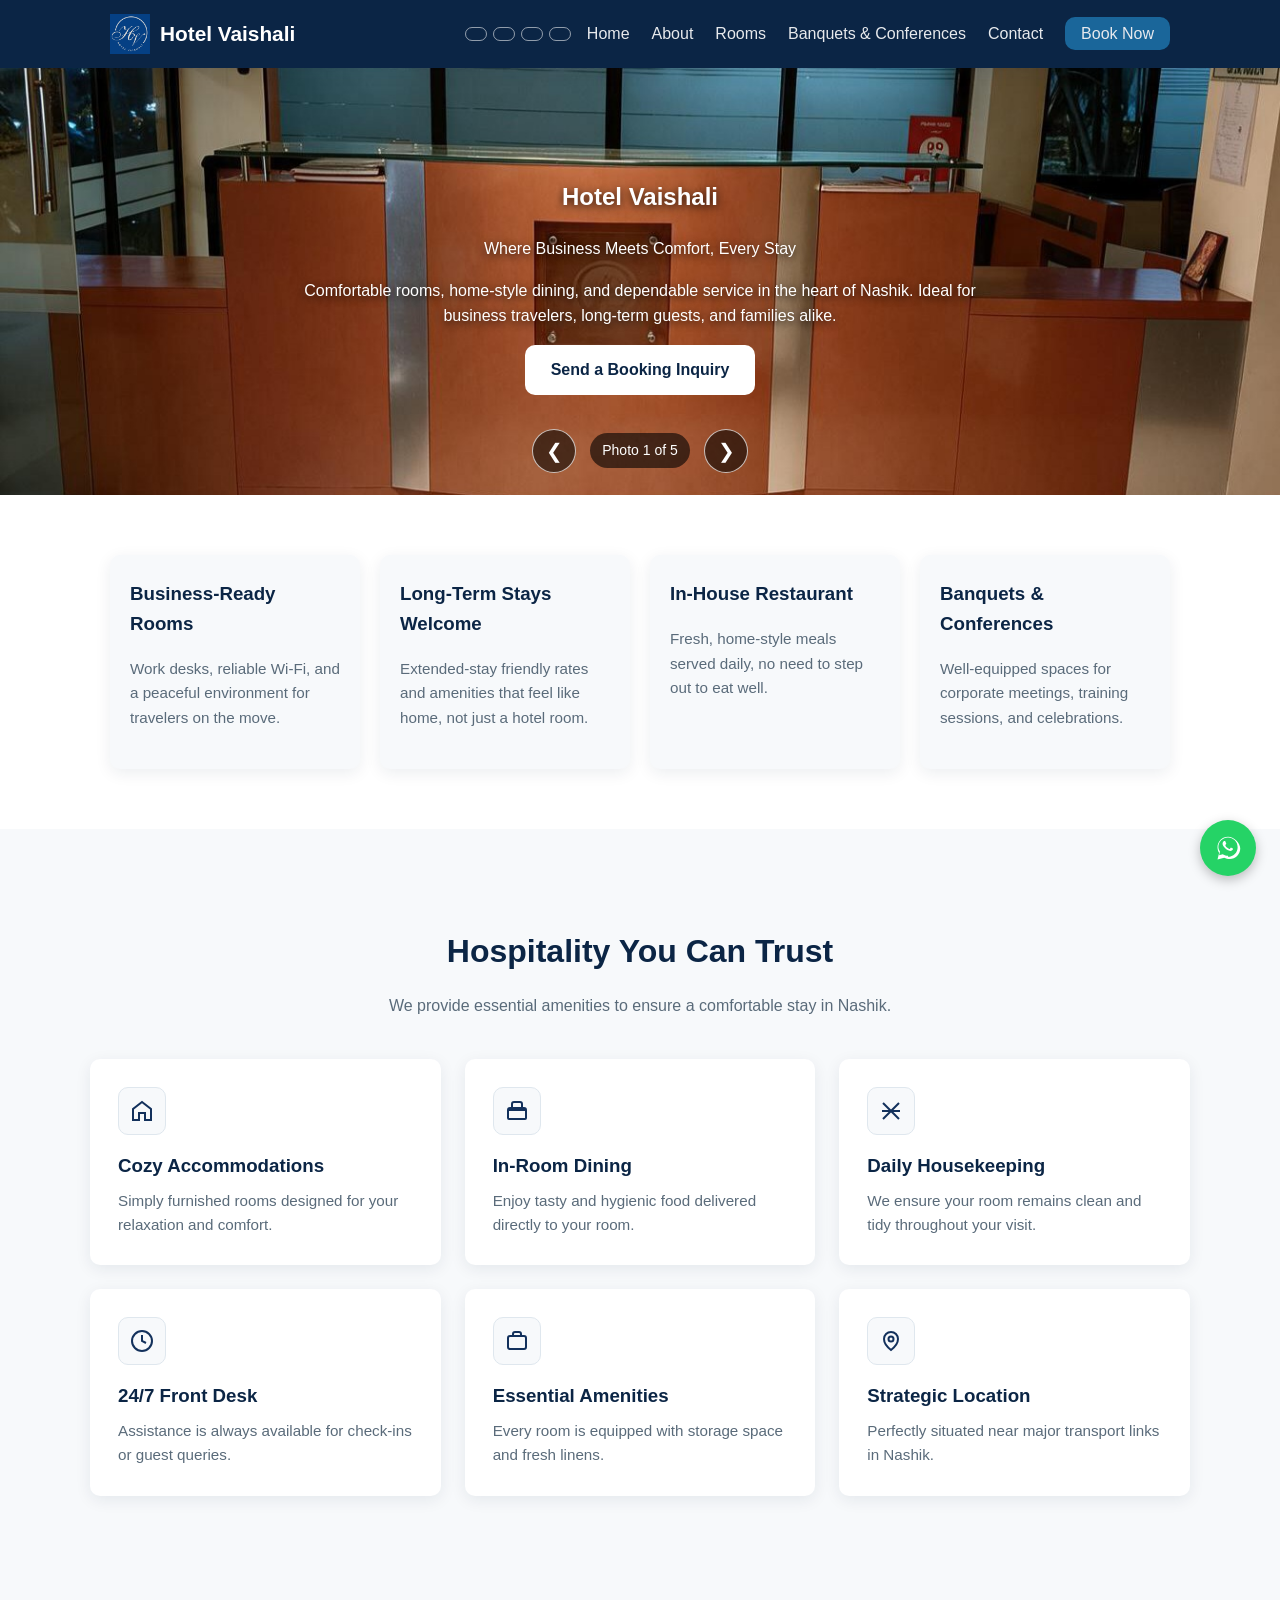
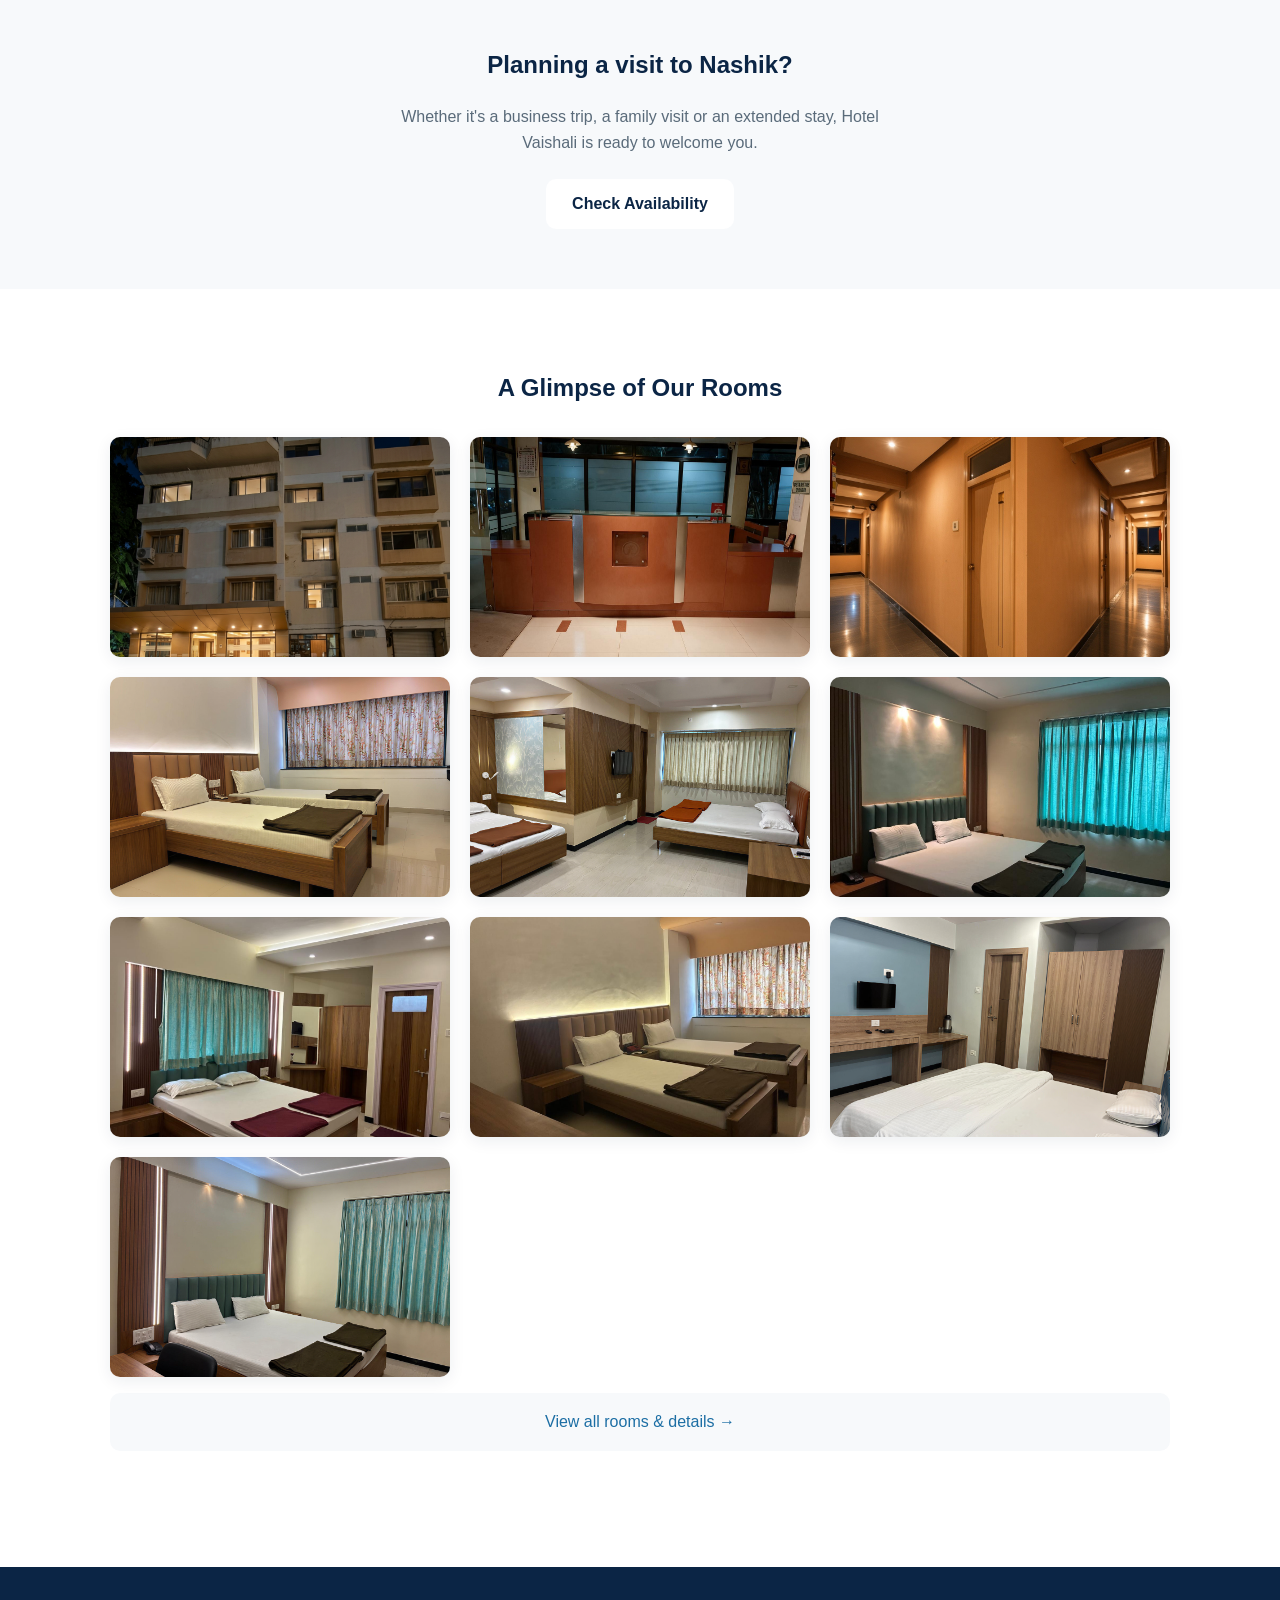
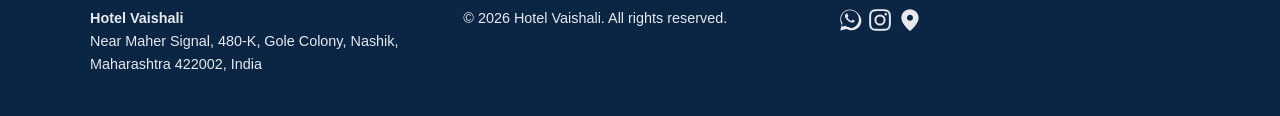
==== commit 0c959806: "deploy: 610abdb06255abc81cf9bed767e505e7b5d01a51" ====
--- a/index.html
+++ b/index.html
@@ -14,20 +14,22 @@
       <img src="./images/logo.png" alt="Hotel Vaishali logo" onerror="this.style.display='none'">
       <span>Hotel Vaishali</span>
     </a>
-    <div class="header-contact">
+
+<div class="header-contact">
   <a class="hc-btn" href="tel:+919665333115" aria-label="Call Hotel Vaishali" title="Call">
-    <span aria-hidden="true">📞</span><span class="hc-label">Call</span>
+    <svg viewBox="0 0 24 24" aria-hidden="true"><path d="M6.6 10.8a15.1 15.1 0 0 0 6.6 6.6l2.2-2.2a1 1 0 0 1 1-.25 11.4 11.4 0 0 0 3.6.57 1 1 0 0 1 1 1V20a1 1 0 0 1-1 1A17 17 0 0 1 3 4a1 1 0 0 1 1-1h3.5a1 1 0 0 1 1 1c0 1.25.2 2.45.57 3.57a1 1 0 0 1-.25 1z"/></svg>
   </a>
   <a class="hc-btn" href="https://wa.me/919665333115" target="_blank" rel="noopener" aria-label="Chat on WhatsApp" title="WhatsApp">
-    <span aria-hidden="true">💬</span><span class="hc-label">WhatsApp</span>
-  </a>
-  <a class="hc-btn" href="mailto:hotelvaishalim@gmail.com" aria-label="Email Hotel Vaishali" title="Email">
-    <span aria-hidden="true">✉️</span><span class="hc-label">Mail</span>
+    <svg viewBox="0 0 24 24" aria-hidden="true"><path d="M12 2a10 10 0 0 0-8.6 15.1L2 22l5-1.3A10 10 0 1 0 12 2zm0 18.2a8.2 8.2 0 0 1-4.2-1.15l-.3-.18-3 .8.8-2.9-.2-.3A8.2 8.2 0 1 1 12 20.2zm4.5-6.1c-.25-.12-1.46-.72-1.7-.8-.22-.08-.4-.12-.56.12-.16.25-.64.8-.78.96-.14.16-.28.18-.53.06a6.7 6.7 0 0 1-3.3-2.9c-.25-.43.25-.4.72-1.34.08-.16.04-.3-.02-.42-.06-.12-.56-1.34-.76-1.84-.2-.48-.4-.42-.56-.42h-.47c-.16 0-.42.06-.64.3-.22.25-.84.82-.84 2s.86 2.3 1 2.48c.12.16 1.7 2.6 4.1 3.64 1.5.65 2.1.7 2.84.58.45-.07 1.46-.6 1.66-1.18.2-.58.2-1.07.14-1.18-.06-.1-.22-.16-.47-.28z"/></svg>
+  </a>
+  <a class="hc-btn" href="mailto:hotelvaishalinsk@gmail.com" aria-label="Email Hotel Vaishali" title="Email">
+    <svg viewBox="0 0 24 24" aria-hidden="true"><path d="M20 4H4a2 2 0 0 0-2 2v12a2 2 0 0 0 2 2h16a2 2 0 0 0 2-2V6a2 2 0 0 0-2-2zm0 4.2-8 5-8-5V6l8 5 8-5z"/></svg>
   </a>
   <a class="hc-btn" href="https://www.google.com/maps/search/?api=1&query=Hotel+Vaishali+Gole+Colony+Nashik" target="_blank" rel="noopener" aria-label="Open location in Google Maps" title="Location">
-    <span aria-hidden="true">📍</span><span class="hc-label">Location</span>
-  </a>
-</div>
+    <svg viewBox="0 0 24 24" aria-hidden="true"><path d="M12 2a7 7 0 0 0-7 7c0 5.2 7 13 7 13s7-7.8 7-13a7 7 0 0 0-7-7zm0 9.5A2.5 2.5 0 1 1 12 6.5a2.5 2.5 0 0 1 0 5z"/></svg>
+  </a>
+</div>
+    
     <nav class="main-nav">
       <button class="nav-toggle" aria-label="Toggle navigation">&#9776;</button>
       <ul>
--- a/theme/css/style.css
+++ b/theme/css/style.css
@@ -379,3 +379,32 @@
     transition: none;
   }
 }
+
+.header-contact {
+  display: flex;
+  gap: 6px;
+  margin-left: auto;
+  margin-right: 16px;
+}
+.hc-btn {
+  display: inline-flex;
+  align-items: center;
+  gap: 5px;
+  padding: 6px 10px;
+  border: 1px solid rgba(255,255,255,0.55);
+  border-radius: 18px;
+  color: #fff;
+  font-size: 13px;
+  text-decoration: none;
+  white-space: nowrap;
+}
+.hc-btn:hover { background: #fff; color: #0b2545; }
+.hc-btn:focus-visible { outline: 3px solid #fff; outline-offset: 2px; }
+
+@media (max-width: 1100px) {
+  .hc-label { display: none; }
+  .hc-btn { padding: 8px 10px; font-size: 16px; }
+}
+@media (max-width: 700px) {
+  .header-contact { margin: 6px 0 0; width: 100%; justify-content: center; }
+}
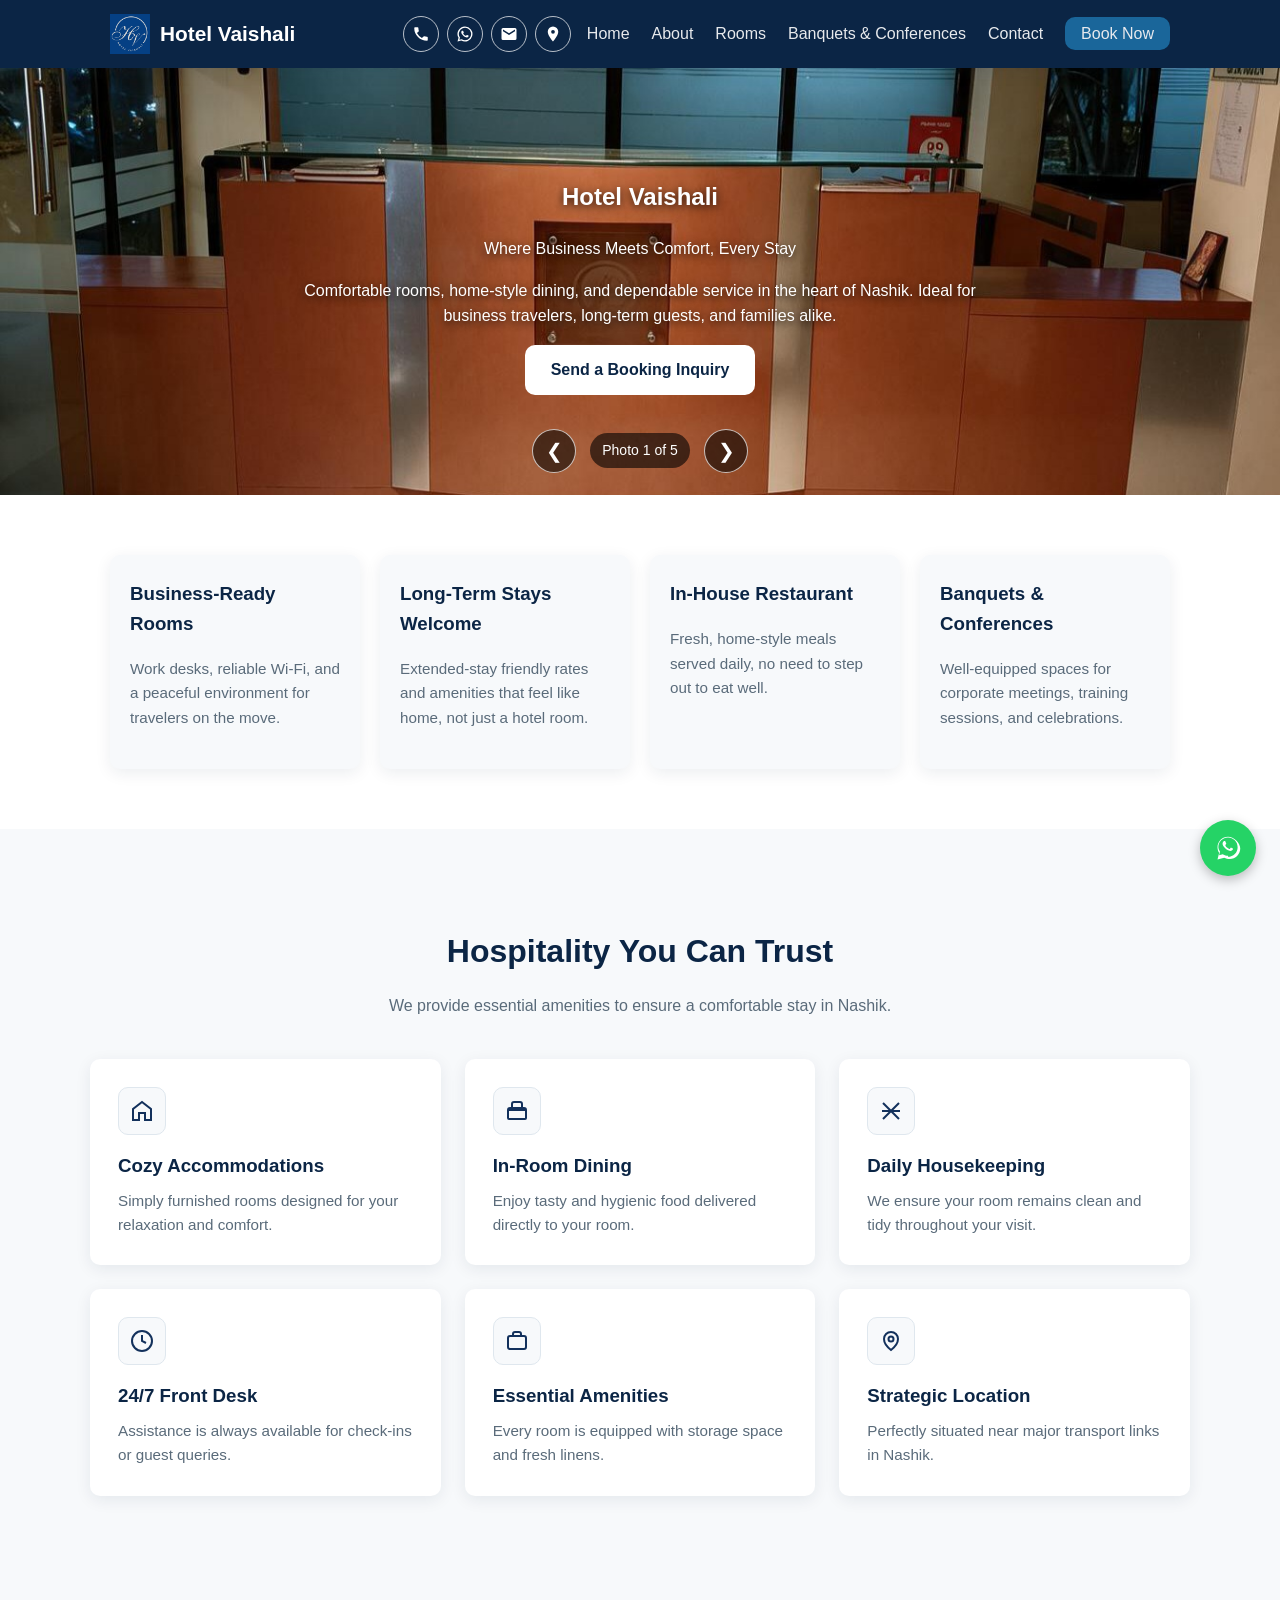
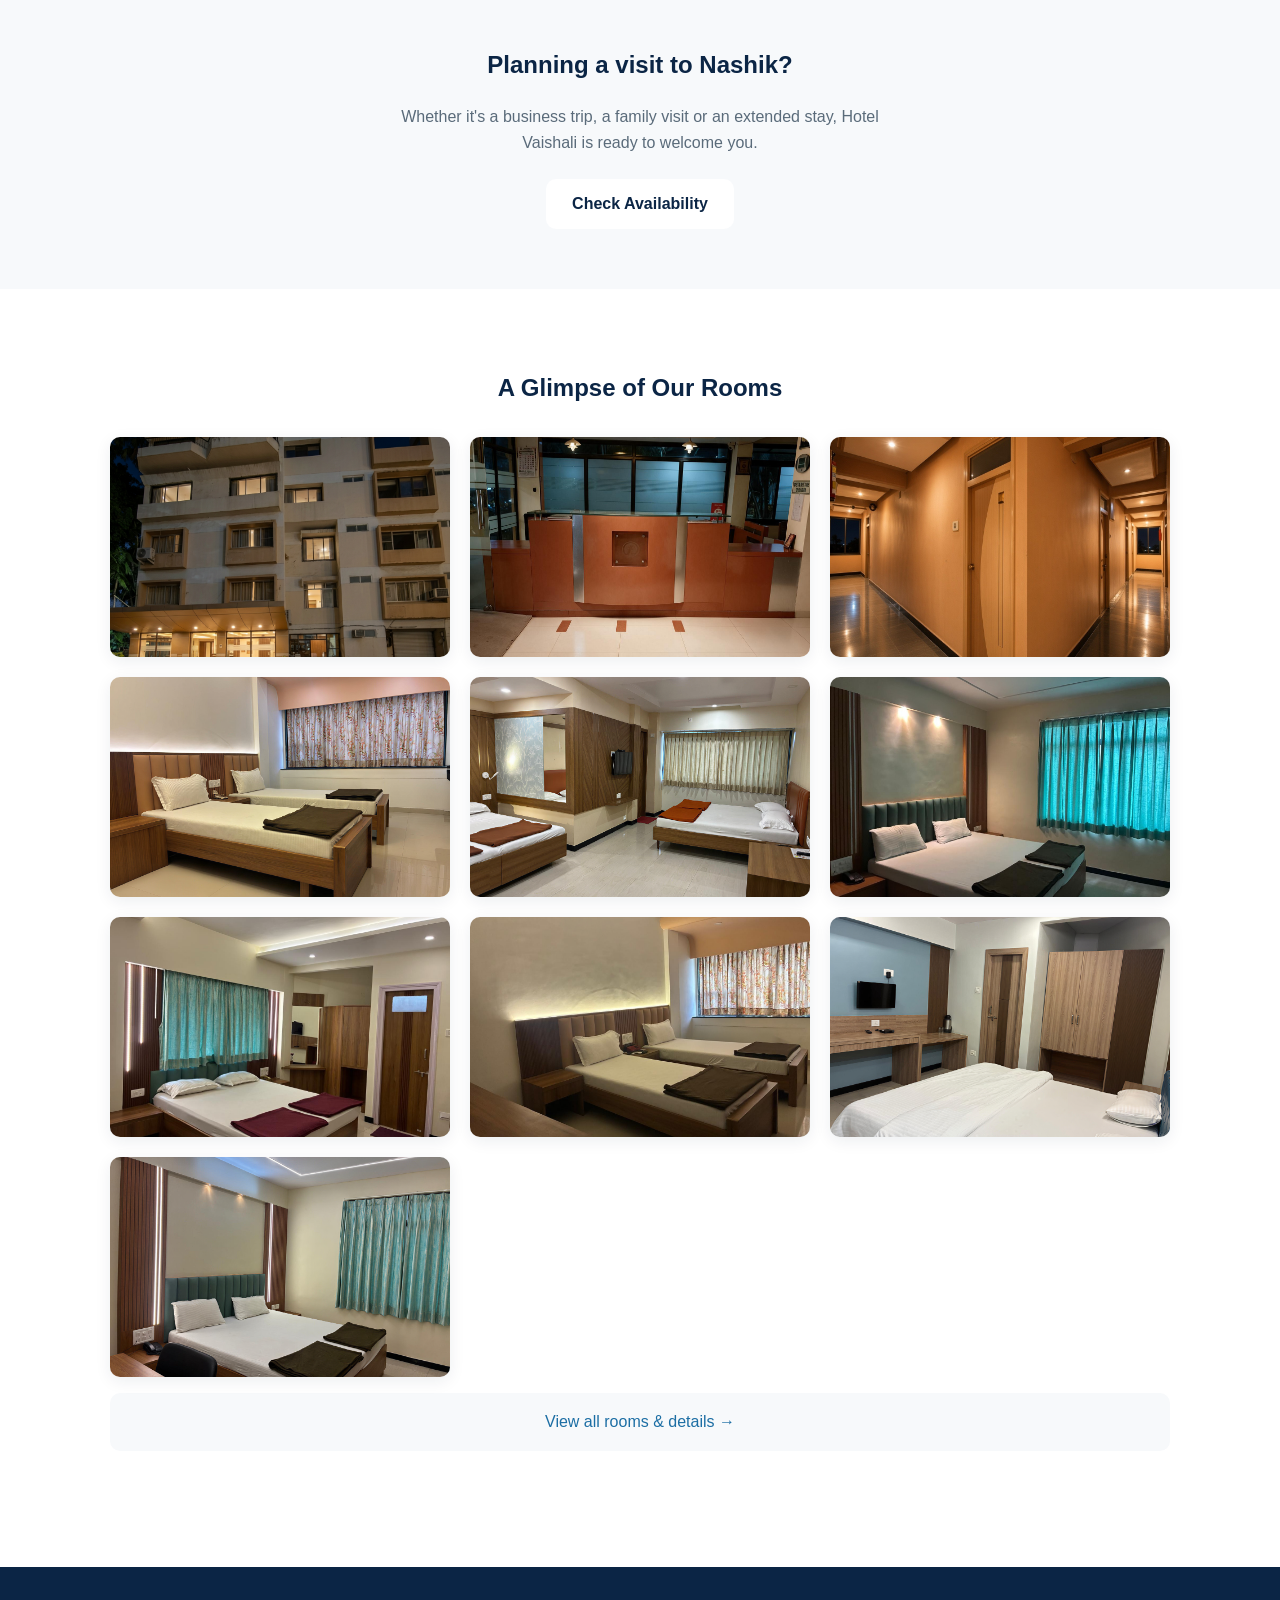
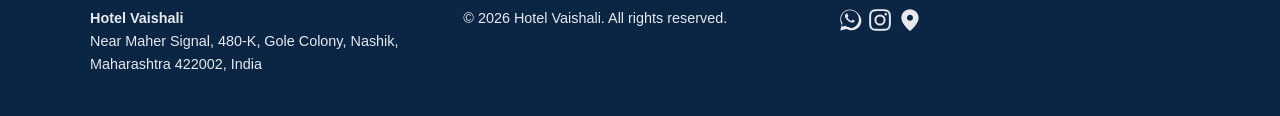
==== commit c956f389: "deploy: 07ef7193921128f95902eb7909f56548f3fac934" ====
--- a/index.html
+++ b/index.html
@@ -15,18 +15,22 @@
       <span>Hotel Vaishali</span>
     </a>
 
-<div class="header-contact">
-  <a class="hc-btn" href="tel:+919665333115" aria-label="Call Hotel Vaishali" title="Call">
-    <svg viewBox="0 0 24 24" aria-hidden="true"><path d="M6.6 10.8a15.1 15.1 0 0 0 6.6 6.6l2.2-2.2a1 1 0 0 1 1-.25 11.4 11.4 0 0 0 3.6.57 1 1 0 0 1 1 1V20a1 1 0 0 1-1 1A17 17 0 0 1 3 4a1 1 0 0 1 1-1h3.5a1 1 0 0 1 1 1c0 1.25.2 2.45.57 3.57a1 1 0 0 1-.25 1z"/></svg>
-  </a>
-  <a class="hc-btn" href="https://wa.me/919665333115" target="_blank" rel="noopener" aria-label="Chat on WhatsApp" title="WhatsApp">
-    <svg viewBox="0 0 24 24" aria-hidden="true"><path d="M12 2a10 10 0 0 0-8.6 15.1L2 22l5-1.3A10 10 0 1 0 12 2zm0 18.2a8.2 8.2 0 0 1-4.2-1.15l-.3-.18-3 .8.8-2.9-.2-.3A8.2 8.2 0 1 1 12 20.2zm4.5-6.1c-.25-.12-1.46-.72-1.7-.8-.22-.08-.4-.12-.56.12-.16.25-.64.8-.78.96-.14.16-.28.18-.53.06a6.7 6.7 0 0 1-3.3-2.9c-.25-.43.25-.4.72-1.34.08-.16.04-.3-.02-.42-.06-.12-.56-1.34-.76-1.84-.2-.48-.4-.42-.56-.42h-.47c-.16 0-.42.06-.64.3-.22.25-.84.82-.84 2s.86 2.3 1 2.48c.12.16 1.7 2.6 4.1 3.64 1.5.65 2.1.7 2.84.58.45-.07 1.46-.6 1.66-1.18.2-.58.2-1.07.14-1.18-.06-.1-.22-.16-.47-.28z"/></svg>
-  </a>
-  <a class="hc-btn" href="mailto:hotelvaishalinsk@gmail.com" aria-label="Email Hotel Vaishali" title="Email">
-    <svg viewBox="0 0 24 24" aria-hidden="true"><path d="M20 4H4a2 2 0 0 0-2 2v12a2 2 0 0 0 2 2h16a2 2 0 0 0 2-2V6a2 2 0 0 0-2-2zm0 4.2-8 5-8-5V6l8 5 8-5z"/></svg>
-  </a>
-  <a class="hc-btn" href="https://www.google.com/maps/search/?api=1&query=Hotel+Vaishali+Gole+Colony+Nashik" target="_blank" rel="noopener" aria-label="Open location in Google Maps" title="Location">
-    <svg viewBox="0 0 24 24" aria-hidden="true"><path d="M12 2a7 7 0 0 0-7 7c0 5.2 7 13 7 13s7-7.8 7-13a7 7 0 0 0-7-7zm0 9.5A2.5 2.5 0 1 1 12 6.5a2.5 2.5 0 0 1 0 5z"/></svg>
+<div class="header-contact" style="display:flex;align-items:center;gap:8px;margin-left:auto;margin-right:16px;flex-shrink:0;">
+  <a class="hc-btn" href="tel:+919665333115" aria-label="Call Hotel Vaishali" title="Call"
+     style="display:inline-flex;align-items:center;justify-content:center;width:36px;height:36px;border:1px solid rgba(255,255,255,0.7);border-radius:50%;color:#fff;text-decoration:none;">
+    <svg xmlns="http://www.w3.org/2000/svg" viewBox="0 0 24 24" width="18" height="18" fill="#ffffff" aria-hidden="true"><path d="M6.6 10.8a15.1 15.1 0 0 0 6.6 6.6l2.2-2.2a1 1 0 0 1 1-.25 11.4 11.4 0 0 0 3.6.57 1 1 0 0 1 1 1V20a1 1 0 0 1-1 1A17 17 0 0 1 3 4a1 1 0 0 1 1-1h3.5a1 1 0 0 1 1 1c0 1.25.2 2.45.57 3.57a1 1 0 0 1-.25 1z"/></svg>
+  </a>
+  <a class="hc-btn" href="https://wa.me/919665333115" target="_blank" rel="noopener" aria-label="Chat on WhatsApp" title="WhatsApp"
+     style="display:inline-flex;align-items:center;justify-content:center;width:36px;height:36px;border:1px solid rgba(255,255,255,0.7);border-radius:50%;color:#fff;text-decoration:none;">
+    <svg xmlns="http://www.w3.org/2000/svg" viewBox="0 0 24 24" width="18" height="18" fill="#ffffff" aria-hidden="true"><path d="M12 2a10 10 0 0 0-8.6 15.1L2 22l5-1.3A10 10 0 1 0 12 2zm0 18.2a8.2 8.2 0 0 1-4.2-1.15l-.3-.18-3 .8.8-2.9-.2-.3A8.2 8.2 0 1 1 12 20.2zm4.5-6.1c-.25-.12-1.46-.72-1.7-.8-.22-.08-.4-.12-.56.12-.16.25-.64.8-.78.96-.14.16-.28.18-.53.06a6.7 6.7 0 0 1-3.3-2.9c-.25-.43.25-.4.72-1.34.08-.16.04-.3-.02-.42-.06-.12-.56-1.34-.76-1.84-.2-.48-.4-.42-.56-.42h-.47c-.16 0-.42.06-.64.3-.22.25-.84.82-.84 2s.86 2.3 1 2.48c.12.16 1.7 2.6 4.1 3.64 1.5.65 2.1.7 2.84.58.45-.07 1.46-.6 1.66-1.18.2-.58.2-1.07.14-1.18-.06-.1-.22-.16-.47-.28z"/></svg>
+  </a>
+  <a class="hc-btn" href="mailto:hotelvaishalinsk@gmail.com" aria-label="Email Hotel Vaishali" title="Email"
+     style="display:inline-flex;align-items:center;justify-content:center;width:36px;height:36px;border:1px solid rgba(255,255,255,0.7);border-radius:50%;color:#fff;text-decoration:none;">
+    <svg xmlns="http://www.w3.org/2000/svg" viewBox="0 0 24 24" width="18" height="18" fill="#ffffff" aria-hidden="true"><path d="M20 4H4a2 2 0 0 0-2 2v12a2 2 0 0 0 2 2h16a2 2 0 0 0 2-2V6a2 2 0 0 0-2-2zm0 4.2-8 5-8-5V6l8 5 8-5z"/></svg>
+  </a>
+  <a class="hc-btn" href="https://www.google.com/maps/search/?api=1&query=Hotel+Vaishali+Gole+Colony+Nashik" target="_blank" rel="noopener" aria-label="Open location in Google Maps" title="Location"
+     style="display:inline-flex;align-items:center;justify-content:center;width:36px;height:36px;border:1px solid rgba(255,255,255,0.7);border-radius:50%;color:#fff;text-decoration:none;">
+    <svg xmlns="http://www.w3.org/2000/svg" viewBox="0 0 24 24" width="18" height="18" fill="#ffffff" aria-hidden="true"><path d="M12 2a7 7 0 0 0-7 7c0 5.2 7 13 7 13s7-7.8 7-13a7 7 0 0 0-7-7zm0 9.5A2.5 2.5 0 1 1 12 6.5a2.5 2.5 0 0 1 0 5z"/></svg>
   </a>
 </div>
     
--- a/theme/css/style.css
+++ b/theme/css/style.css
@@ -382,29 +382,42 @@
 
 .header-contact {
   display: flex;
-  gap: 6px;
+  align-items: center;
+  gap: 8px;
   margin-left: auto;
   margin-right: 16px;
-}
-.hc-btn {
+  flex-shrink: 0;
+}
+.header-contact a.hc-btn {
   display: inline-flex;
   align-items: center;
-  gap: 5px;
-  padding: 6px 10px;
-  border: 1px solid rgba(255,255,255,0.55);
-  border-radius: 18px;
+  justify-content: center;
+  width: 36px;
+  height: 36px;
+  border: 1px solid rgba(255,255,255,0.6);
+  border-radius: 50%;
   color: #fff;
-  font-size: 13px;
+  background: transparent;
   text-decoration: none;
-  white-space: nowrap;
-}
-.hc-btn:hover { background: #fff; color: #0b2545; }
-.hc-btn:focus-visible { outline: 3px solid #fff; outline-offset: 2px; }
-
-@media (max-width: 1100px) {
-  .hc-label { display: none; }
-  .hc-btn { padding: 8px 10px; font-size: 16px; }
-}
+}
+.header-contact a.hc-btn svg {
+  width: 18px;
+  height: 18px;
+  fill: currentColor;
+}
+.header-contact a.hc-btn:hover {
+  background: #fff;
+  color: #0b2545;
+}
+.header-contact a.hc-btn:focus-visible {
+  outline: 3px solid #fff;
+  outline-offset: 2px;
+}
+
 @media (max-width: 700px) {
-  .header-contact { margin: 6px 0 0; width: 100%; justify-content: center; }
-}
+  .header-contact {
+    margin: 6px 0 0;
+    width: 100%;
+    justify-content: center;
+  }
+}
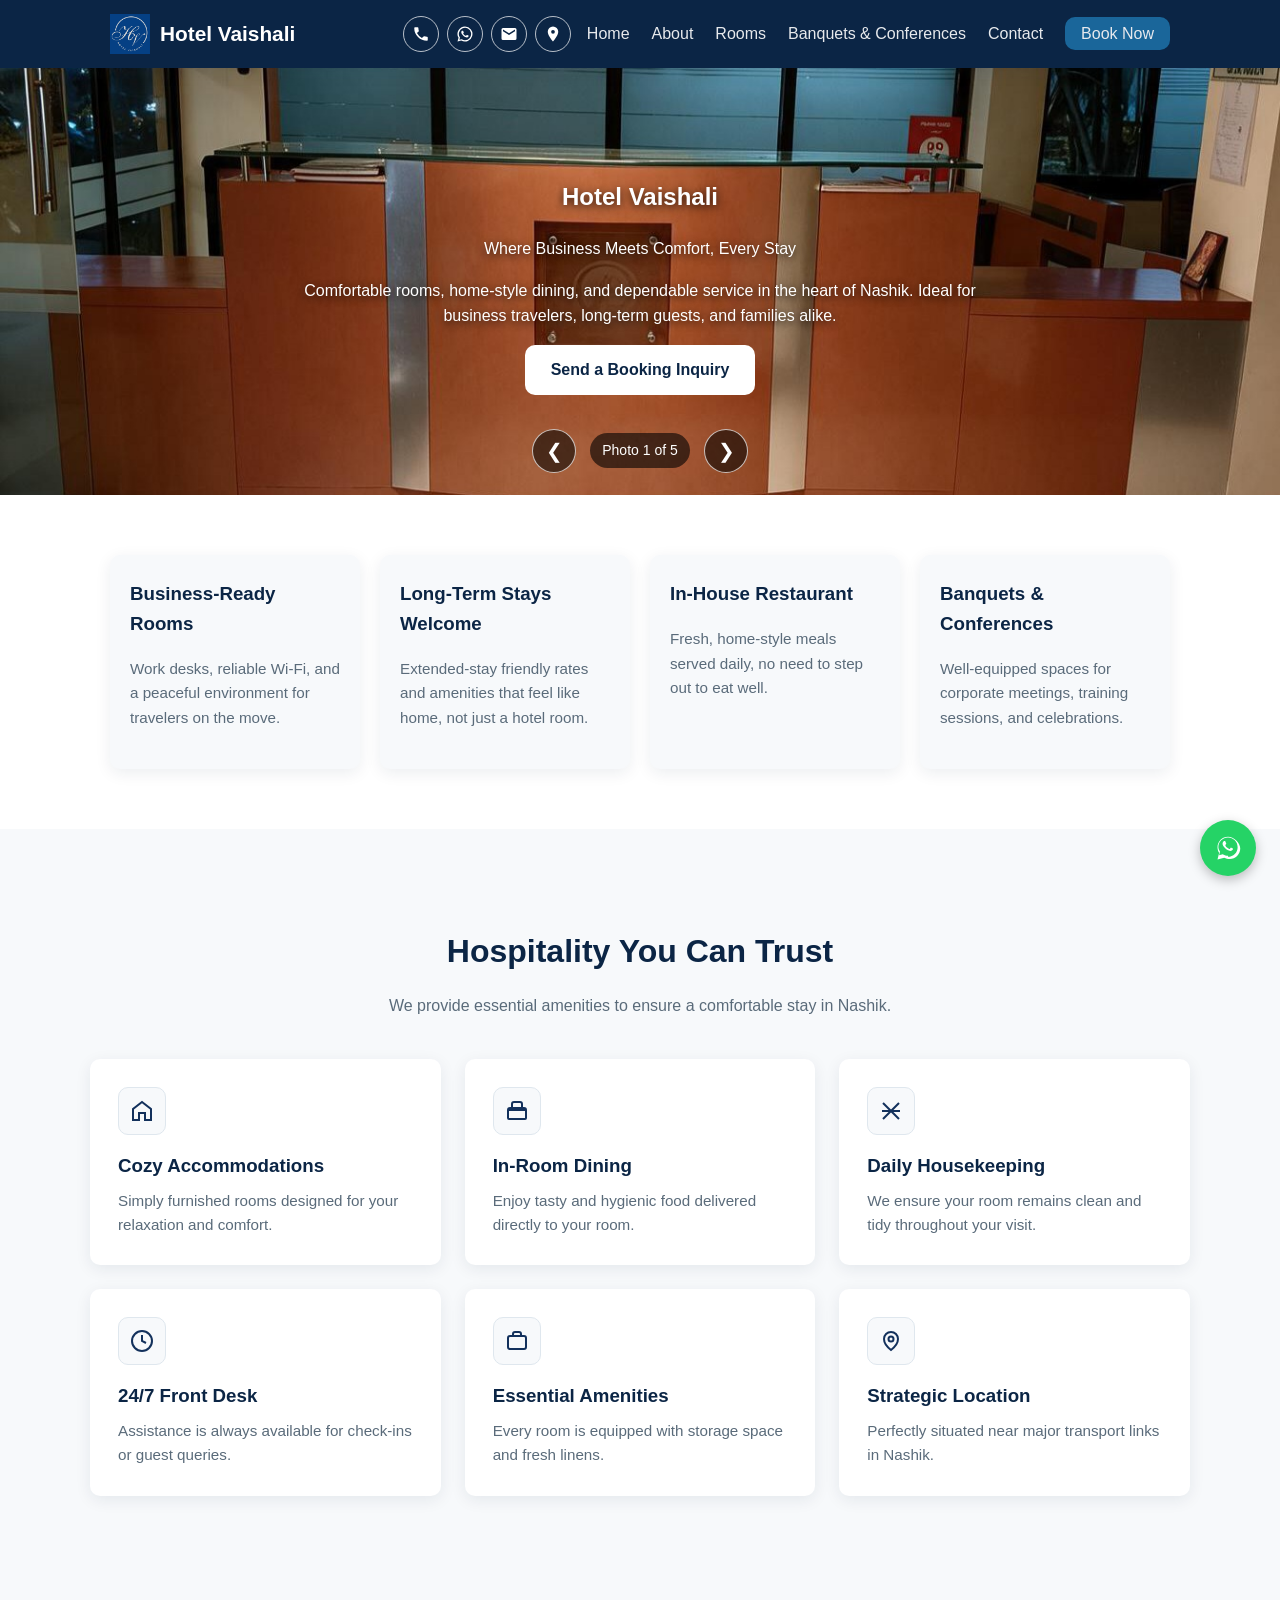
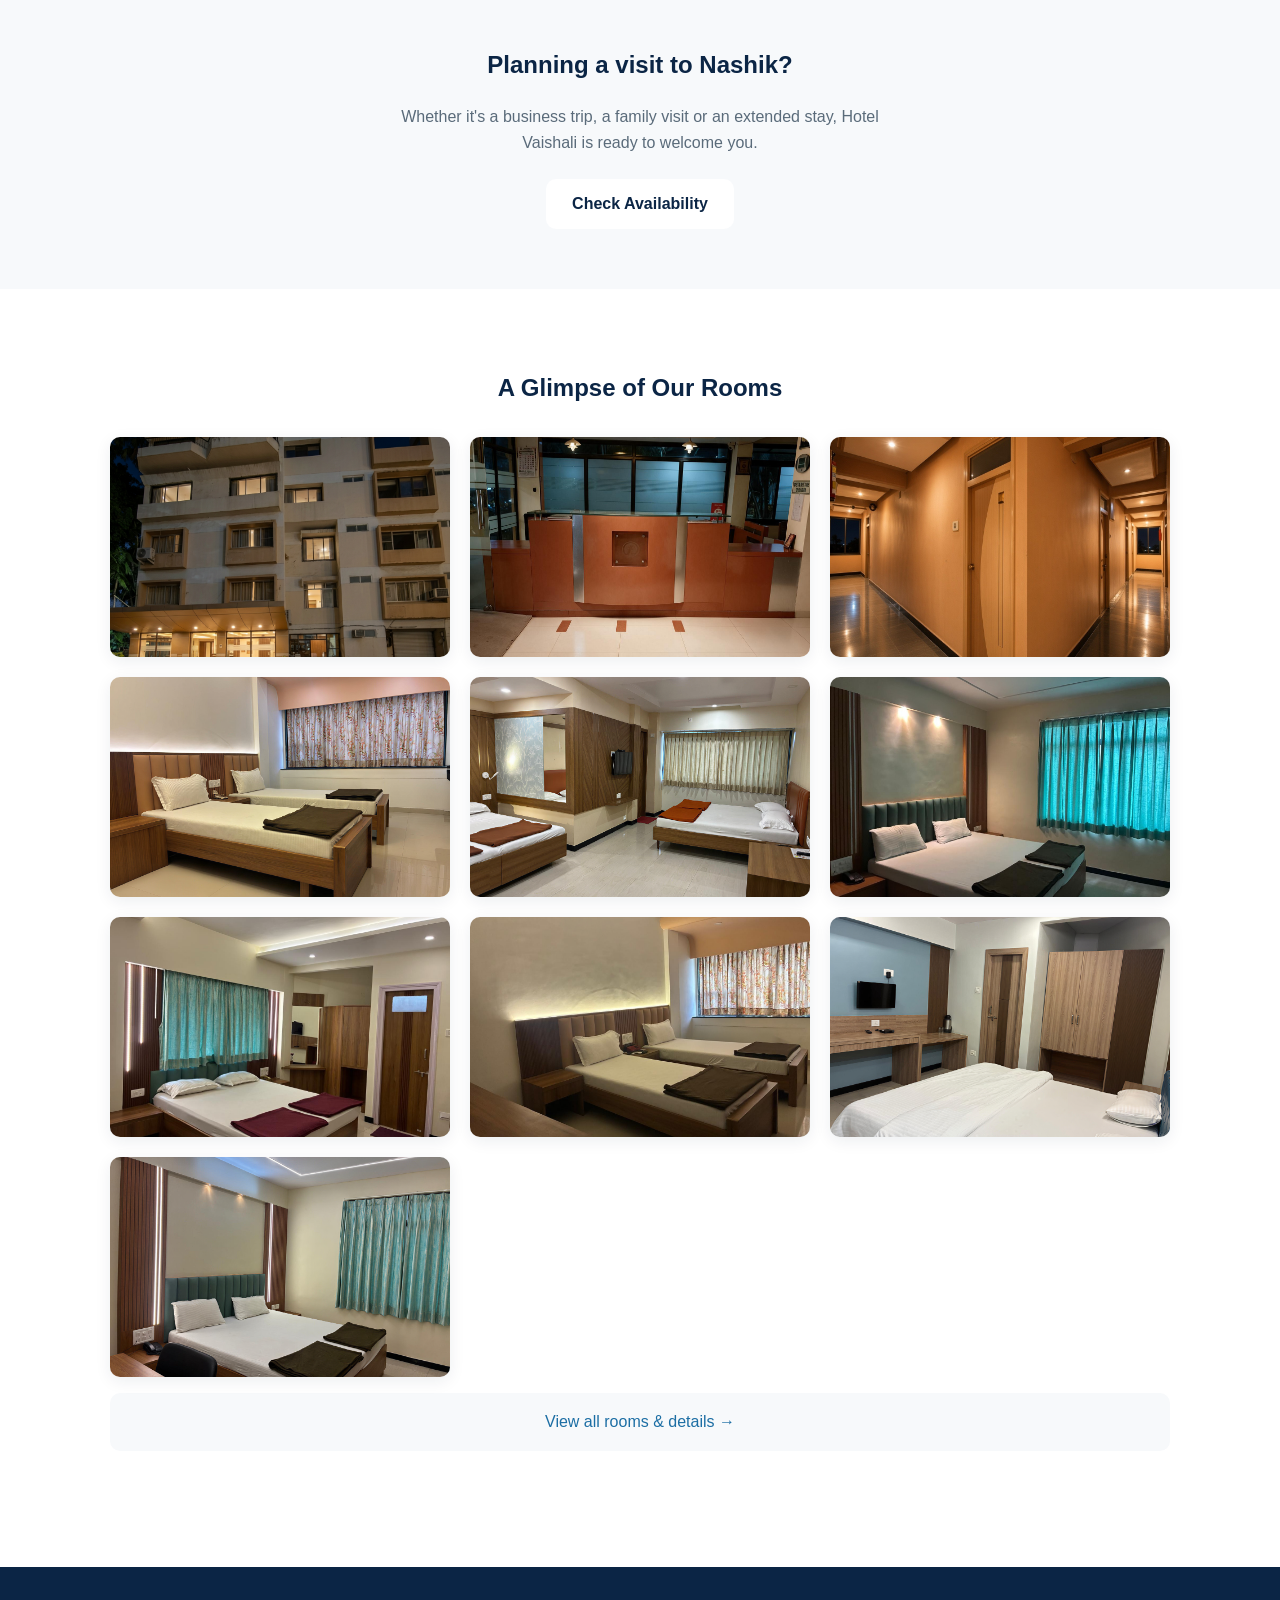
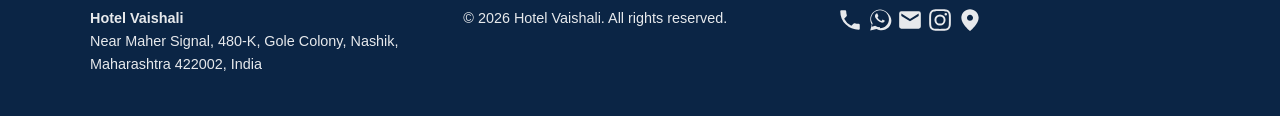
==== commit 40ca9af9: "deploy: 320127abfe7b12f37fc21fa43264bfbfa1d2fdda" ====
--- a/index.html
+++ b/index.html
@@ -24,7 +24,7 @@
      style="display:inline-flex;align-items:center;justify-content:center;width:36px;height:36px;border:1px solid rgba(255,255,255,0.7);border-radius:50%;color:#fff;text-decoration:none;">
     <svg xmlns="http://www.w3.org/2000/svg" viewBox="0 0 24 24" width="18" height="18" fill="#ffffff" aria-hidden="true"><path d="M12 2a10 10 0 0 0-8.6 15.1L2 22l5-1.3A10 10 0 1 0 12 2zm0 18.2a8.2 8.2 0 0 1-4.2-1.15l-.3-.18-3 .8.8-2.9-.2-.3A8.2 8.2 0 1 1 12 20.2zm4.5-6.1c-.25-.12-1.46-.72-1.7-.8-.22-.08-.4-.12-.56.12-.16.25-.64.8-.78.96-.14.16-.28.18-.53.06a6.7 6.7 0 0 1-3.3-2.9c-.25-.43.25-.4.72-1.34.08-.16.04-.3-.02-.42-.06-.12-.56-1.34-.76-1.84-.2-.48-.4-.42-.56-.42h-.47c-.16 0-.42.06-.64.3-.22.25-.84.82-.84 2s.86 2.3 1 2.48c.12.16 1.7 2.6 4.1 3.64 1.5.65 2.1.7 2.84.58.45-.07 1.46-.6 1.66-1.18.2-.58.2-1.07.14-1.18-.06-.1-.22-.16-.47-.28z"/></svg>
   </a>
-  <a class="hc-btn" href="mailto:hotelvaishalinsk@gmail.com" aria-label="Email Hotel Vaishali" title="Email"
+  <a class="hc-btn" href="mailto:hotelvaishalim@gmail.com" aria-label="Email Hotel Vaishali" title="Email"
      style="display:inline-flex;align-items:center;justify-content:center;width:36px;height:36px;border:1px solid rgba(255,255,255,0.7);border-radius:50%;color:#fff;text-decoration:none;">
     <svg xmlns="http://www.w3.org/2000/svg" viewBox="0 0 24 24" width="18" height="18" fill="#ffffff" aria-hidden="true"><path d="M20 4H4a2 2 0 0 0-2 2v12a2 2 0 0 0 2 2h16a2 2 0 0 0 2-2V6a2 2 0 0 0-2-2zm0 4.2-8 5-8-5V6l8 5 8-5z"/></svg>
   </a>
@@ -220,12 +220,24 @@
       </div>
 
       <div class="footer-social">
+        <a href="tel:+919665333115" aria-label="Call Hotel Vaishali">
+  <svg viewBox="0 0 24 24" width="26" height="26" fill="#ffffff">
+    <path d="M6.6 10.8a15.1 15.1 0 0 0 6.6 6.6l2.2-2.2a1 1 0 0 1 1-.25 11.4 11.4 0 0 0 3.6.57 1 1 0 0 1 1 1V20a1 1 0 0 1-1 1A17 17 0 0 1 3 4a1 1 0 0 1 1-1h3.5a1 1 0 0 1 1 1c0 1.25.2 2.45.57 3.57a1 1 0 0 1-.25 1z"/>
+  </svg>
+</a>
+        
         <a href="https://wa.me/919665333115" target="_blank" rel="noopener" aria-label="Chat on WhatsApp">
           <svg viewBox="0 0 32 32" width="26" height="26" fill="#ffffff">
             <path d="M16 3C9.4 3 4 8.4 4 15c0 2.4.7 4.6 1.9 6.5L4 29l7.7-2c1.9 1 4.1 1.6 6.3 1.6 6.6 0 12-5.4 12-12S22.6 3 16 3zm0 21.8c-2 0-3.9-.5-5.5-1.5l-.4-.2-4.3 1.1 1.1-4.2-.3-.4C5.6 18 5 16.5 5 15c0-6.1 4.9-11 11-11s11 4.9 11 11-4.9 11-11 11zm6-8.2c-.3-.2-1.9-.9-2.2-1-.3-.1-.5-.2-.7.2-.2.3-.8 1-1 1.2-.2.2-.4.2-.7.1-.3-.2-1.4-.5-2.6-1.6-1-1-1.6-2.1-1.8-2.5-.2-.3 0-.5.1-.7.1-.1.6-.7.8-.9.2-.2.2-.4.1-.6-.1-.2-.7-1.7-1-2.3-.2-.5-.5-.4-.7-.4h-.6c-.2 0-.5.1-.8.4-.3.3-1.1 1.1-1.1 2.6 0 1.5 1.1 3 1.3 3.2.2.2 2 3.1 4.9 4.2 2.9 1.1 2.9.8 3.4.7.5-.1 1.9-.8 2.1-1.5.3-.7.3-1.4.2-1.5-.1-.1-.3-.2-.6-.4z"/>
           </svg>
         </a>
 
+        <a href="mailto:hotelvaishalim@gmail.com" aria-label="Email Hotel Vaishali">
+  <svg viewBox="0 0 24 24" width="26" height="26" fill="#ffffff">
+    <path d="M20 4H4a2 2 0 0 0-2 2v12a2 2 0 0 0 2 2h16a2 2 0 0 0 2-2V6a2 2 0 0 0-2-2zm0 4.2-8 5-8-5V6l8 5 8-5z"/>
+  </svg>
+</a>
+
         <a href="https://instagram.com/hotelvaishali1985" target="_blank" rel="noopener" aria-label="Follow us on Instagram">
           <svg viewBox="0 0 24 24" width="26" height="26" fill="#ffffff">
             <path d="M12 2c-2.7 0-3.06.01-4.12.06-1.06.05-1.79.22-2.43.47-.66.26-1.22.6-1.77 1.15S2.79 4.75 2.53 5.41c-.25.64-.42 1.37-.47 2.43C2.01 8.9 2 9.26 2 12s.01 3.1.06 4.16c.05 1.06.22 1.79.47 2.43.26.66.6 1.22 1.15 1.77s1.11.89 1.77 1.15c.64.25 1.37.42 2.43.47C8.9 21.99 9.26 22 12 22s3.1-.01 4.16-.06c1.06-.05 1.79-.22 2.43-.47.66-.26 1.22-.6 1.77-1.15s.89-1.11 1.15-1.77c.25-.64.42-1.37.47-2.43.05-1.06.06-1.42.06-4.16s-.01-3.1-.06-4.16c-.05-1.06-.22-1.79-.47-2.43-.26-.66-.6-1.22-1.15-1.77s-1.11-.89-1.77-1.15c-.64-.25-1.37-.42-2.43-.47C15.1 2.01 14.74 2 12 2zm0 1.8c2.67 0 2.99.01 4.04.06.98.04 1.51.21 1.86.35.47.18.8.4 1.15.75.35.35.57.68.75 1.15.14.35.31.88.35 1.86.05 1.05.06 1.37.06 4.04s-.01 2.99-.06 4.04c-.04.98-.21 1.51-.35 1.86-.18.47-.4.8-.75 1.15-.35.35-.68.57-1.15.75-.35.14-.88.31-1.86.35-1.05.05-1.37.06-4.04.06s-2.99-.01-4.04-.06c-.98-.04-1.51-.21-1.86-.35-.47-.18-.8-.4-1.15-.75-.35-.35-.57-.68-.75-1.15-.14-.35-.31-.88-.35-1.86-.05-1.05-.06-1.37-.06-4.04s.01-2.99.06-4.04c.04-.98.21-1.51.35-1.86.18-.47.4-.8.75-1.15.35-.35.68-.57 1.15-.75.35-.14.88-.31 1.86-.35 1.05-.05 1.37-.06 4.04-.06zm0 3.06a5.14 5.14 0 1 0 0 10.28 5.14 5.14 0 0 0 0-10.28zm0 8.48a3.34 3.34 0 1 1 0-6.68 3.34 3.34 0 0 1 0 6.68zm6.54-8.68a1.2 1.2 0 1 1-2.4 0 1.2 1.2 0 0 1 2.4 0z"/>
--- a/theme/css/style.css
+++ b/theme/css/style.css
@@ -380,44 +380,48 @@
   }
 }
 
-.header-contact {
+.brand { flex-shrink: 0; white-space: nowrap; }
+
+.contact-grid {
+  display: grid;
+  grid-template-columns: repeat(2, 1fr);
+  gap: 8px 24px;
+  margin: 18px 0 24px;
+}
+.contact-grid a.contact-item {
   display: flex;
   align-items: center;
-  gap: 8px;
-  margin-left: auto;
-  margin-right: 16px;
+  gap: 12px;
+  padding: 10px 0;
+  background: none;
+  border: none;
+  border-radius: 0;
+  color: #0b2545;
+  text-decoration: none;
+  font-weight: 600;
+  overflow-wrap: anywhere;
+}
+.contact-grid a.contact-item svg {
   flex-shrink: 0;
-}
-.header-contact a.hc-btn {
-  display: inline-flex;
-  align-items: center;
-  justify-content: center;
-  width: 36px;
-  height: 36px;
-  border: 1px solid rgba(255,255,255,0.6);
-  border-radius: 50%;
-  color: #fff;
-  background: transparent;
-  text-decoration: none;
-}
-.header-contact a.hc-btn svg {
-  width: 18px;
-  height: 18px;
-  fill: currentColor;
-}
-.header-contact a.hc-btn:hover {
-  background: #fff;
-  color: #0b2545;
-}
-.header-contact a.hc-btn:focus-visible {
-  outline: 3px solid #fff;
-  outline-offset: 2px;
-}
-
-@media (max-width: 700px) {
-  .header-contact {
-    margin: 6px 0 0;
-    width: 100%;
-    justify-content: center;
-  }
-}
+  color: #1c6ea4;
+}
+.contact-grid a.contact-item:hover {
+  background: none;
+  color: #1c6ea4;
+}
+@media (max-width: 600px) {
+  .contact-grid { grid-template-columns: 1fr; }
+}
+.contact-map {
+  margin: 18px 0 24px;
+  border: none;
+  background: none;
+  padding: 0;
+}
+.contact-map iframe {
+  display: block;
+  width: 100%;
+  height: 360px;
+  border: 0;
+  border-radius: 0;
+}
